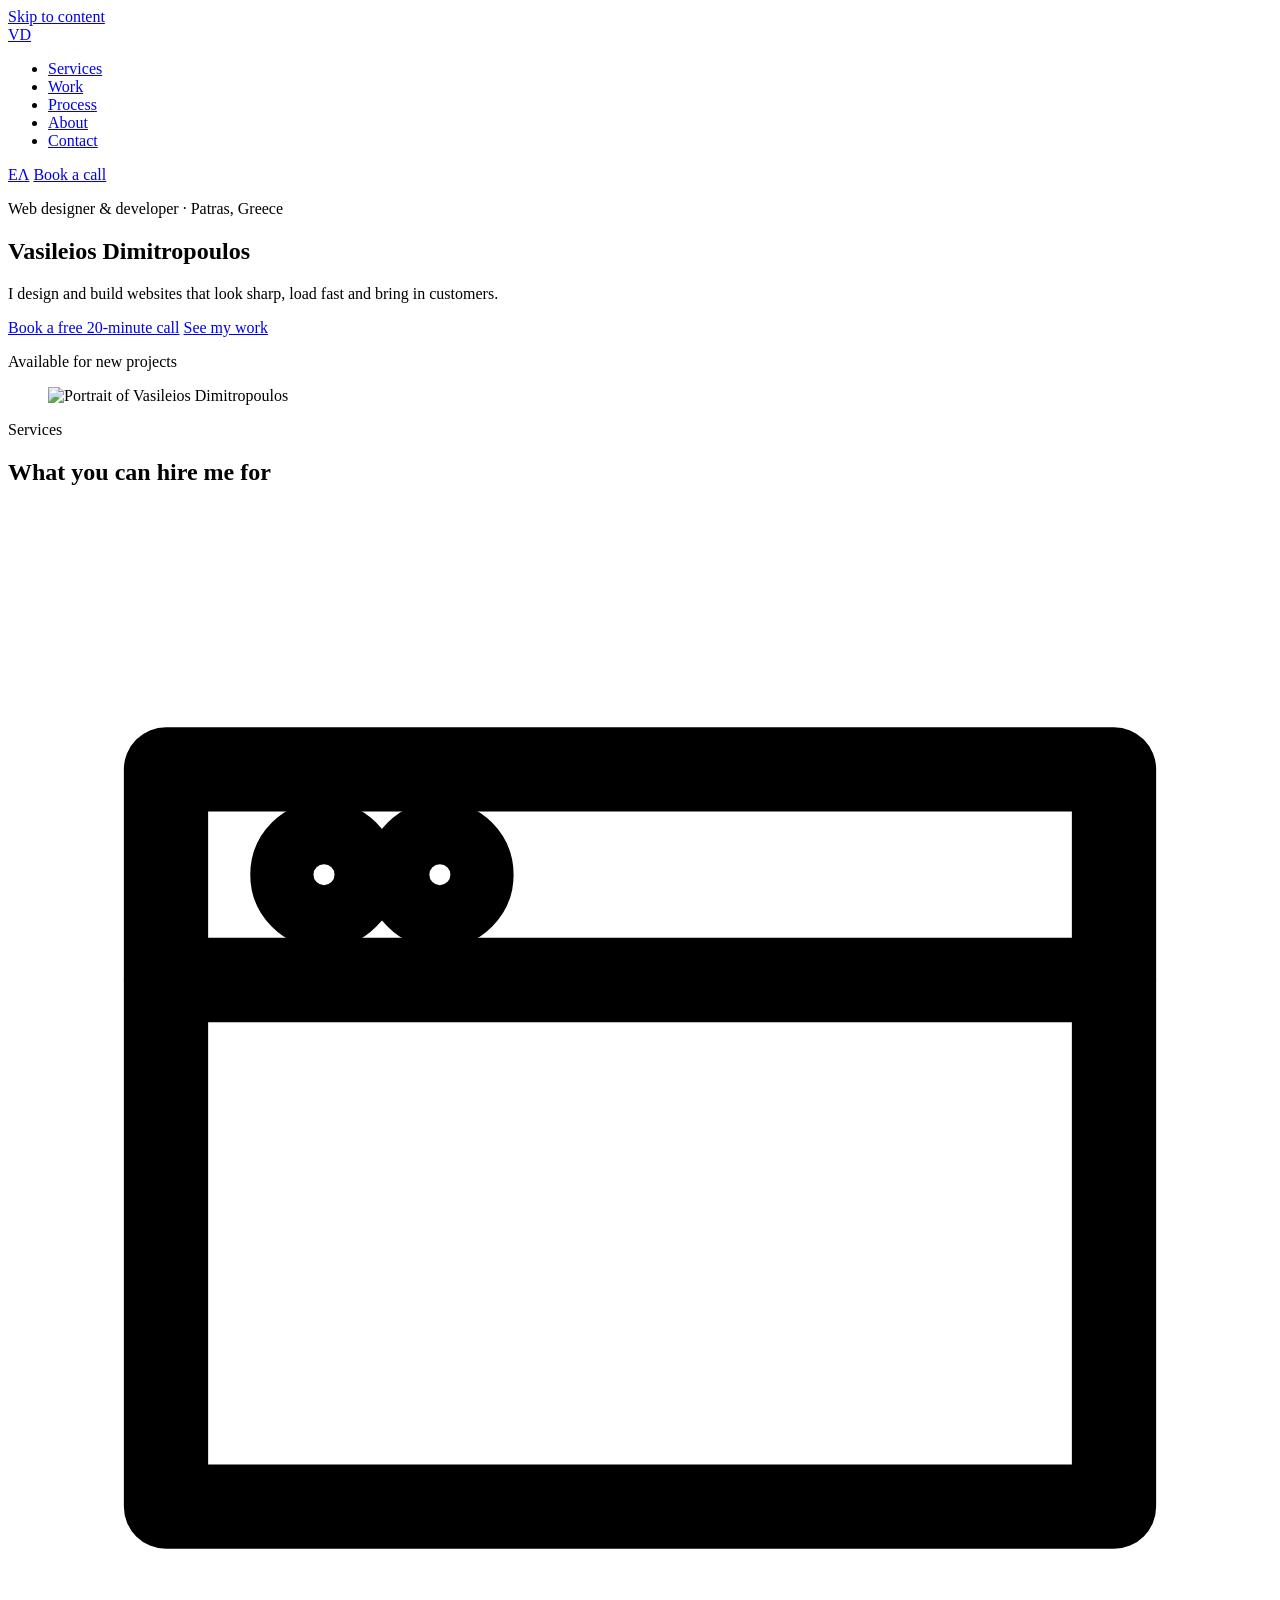
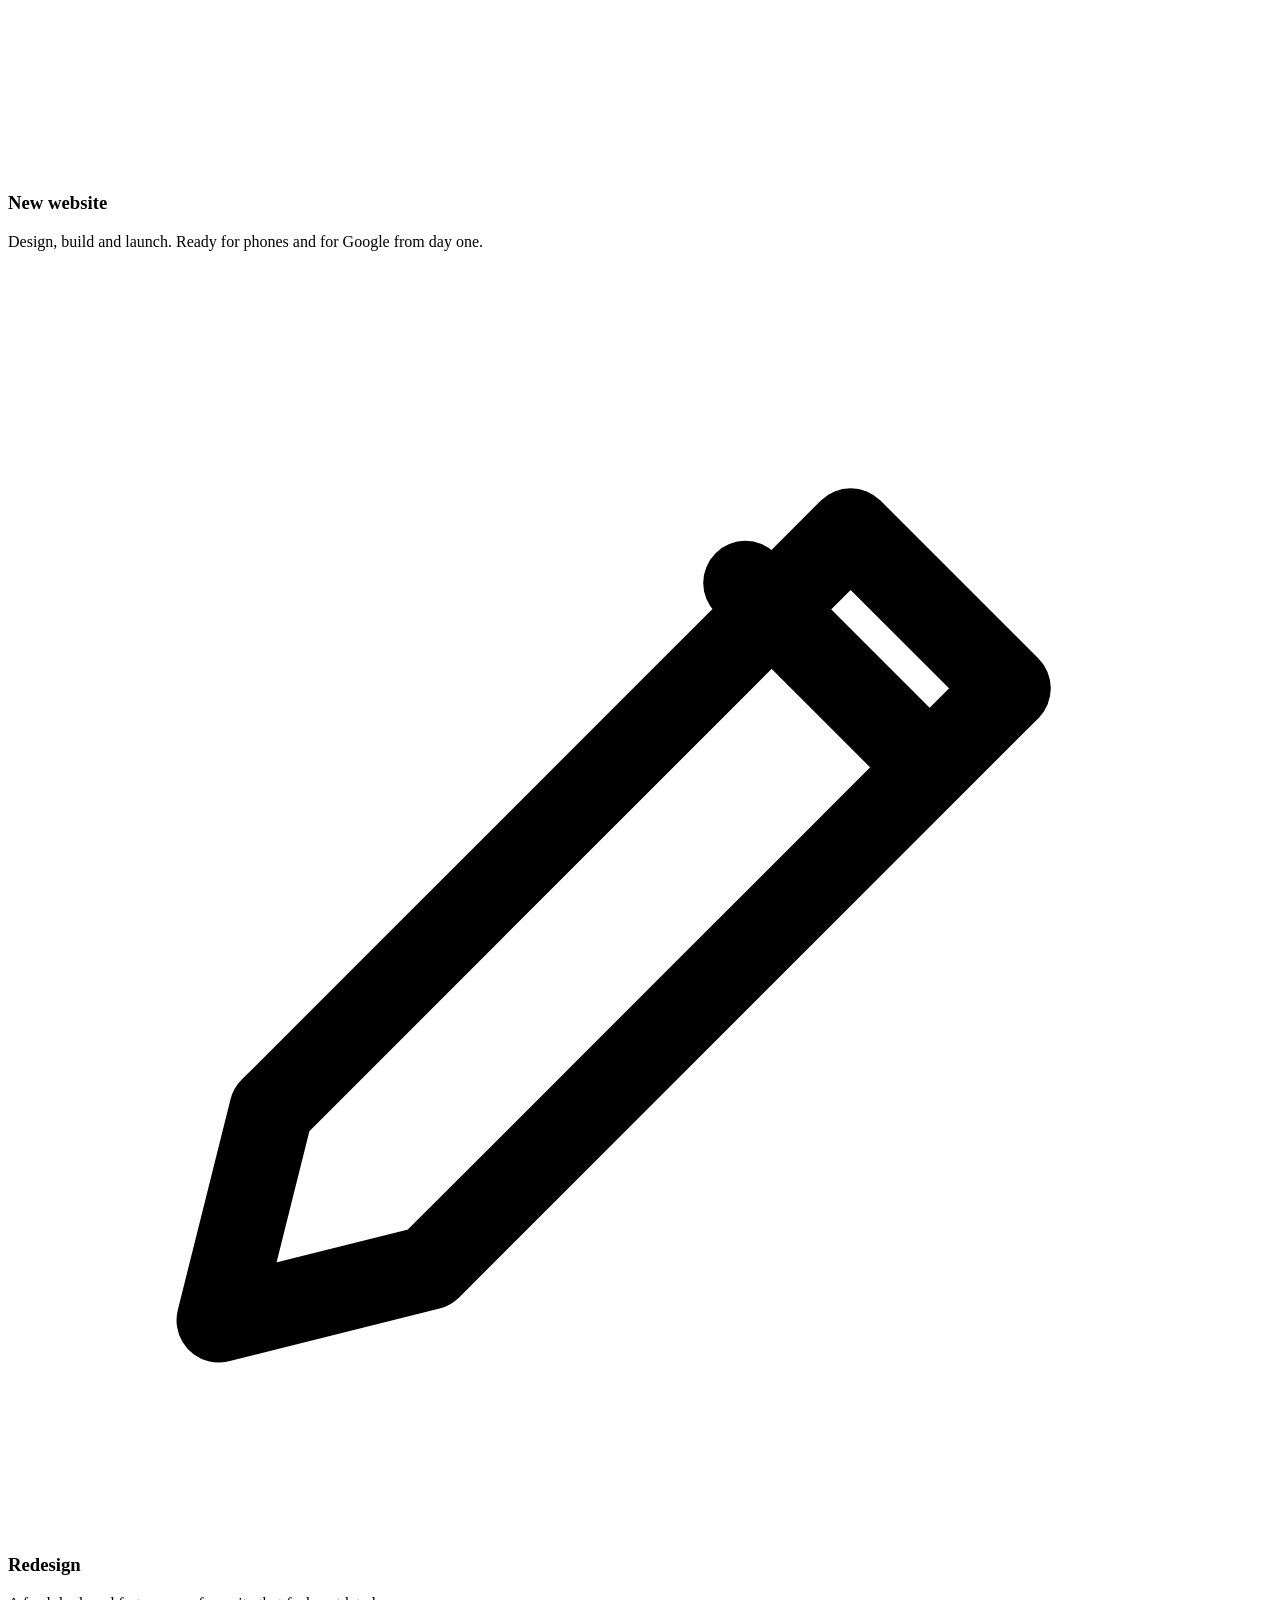
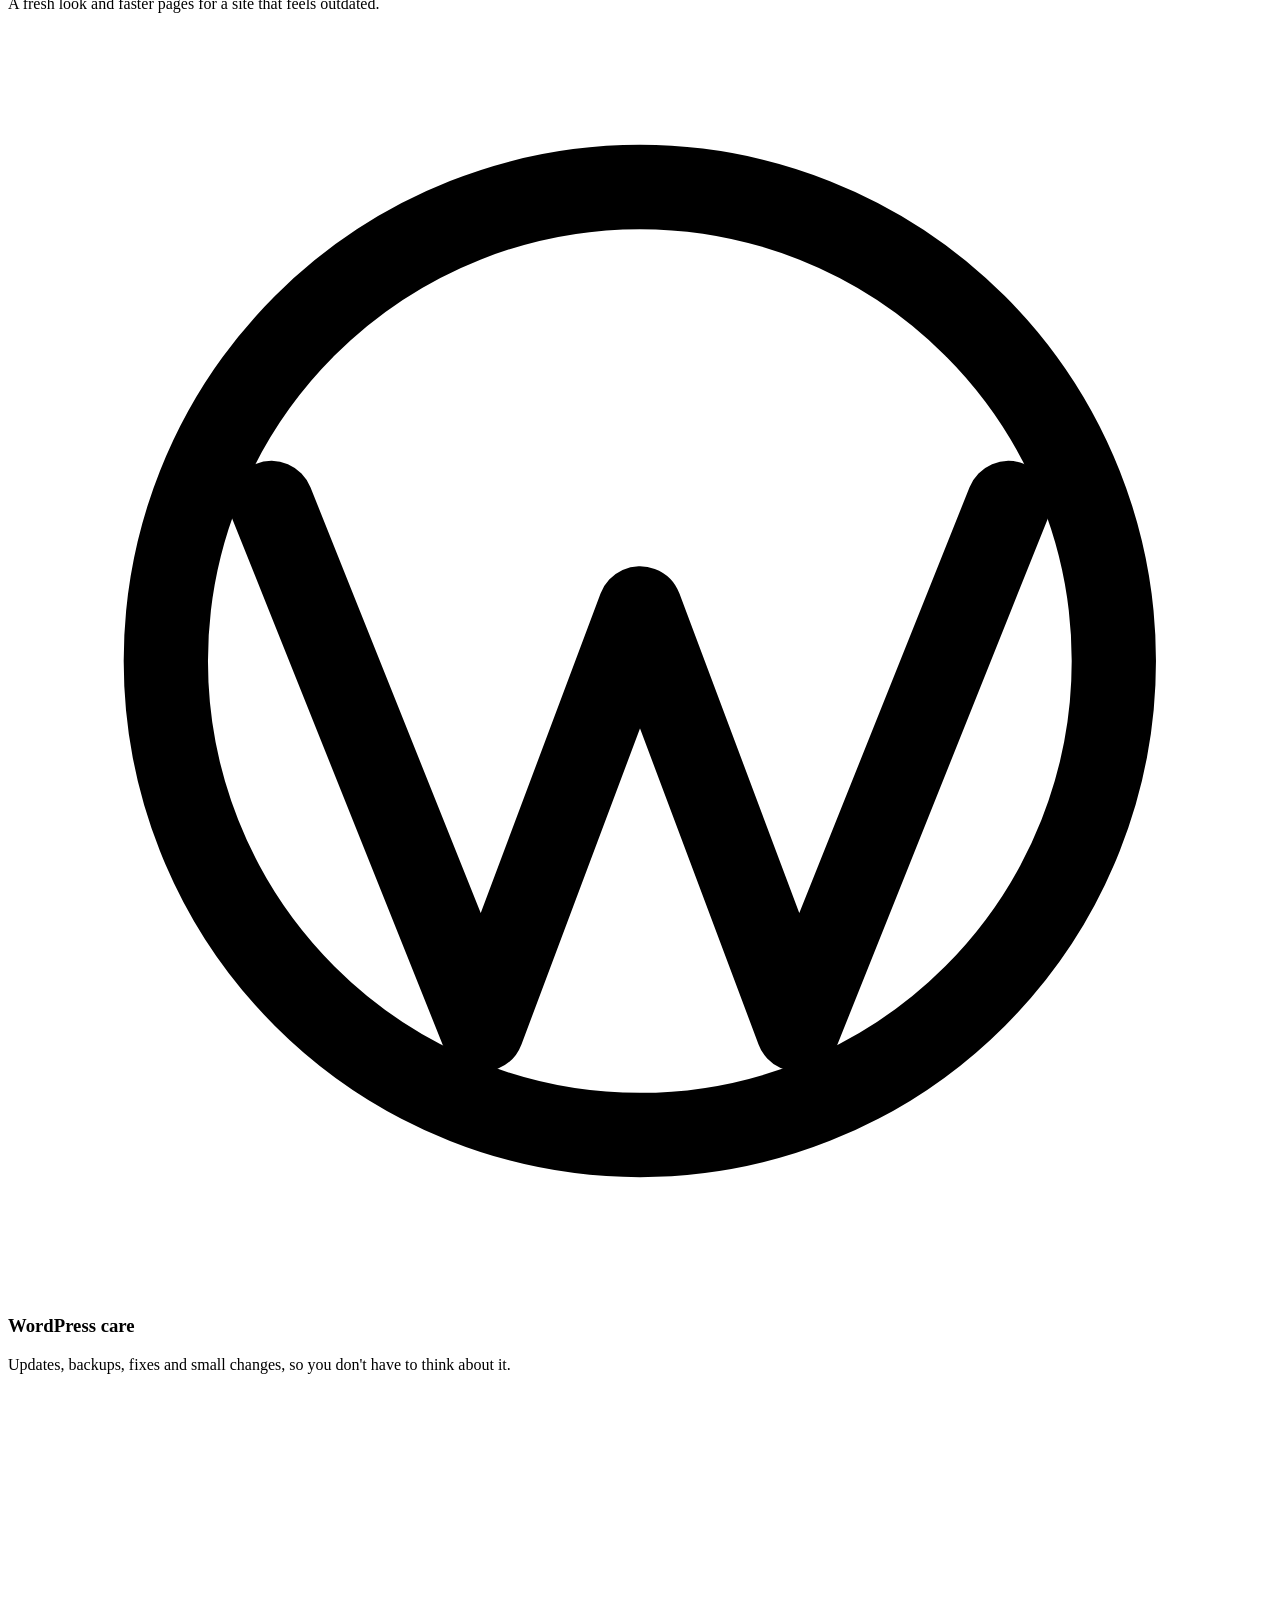
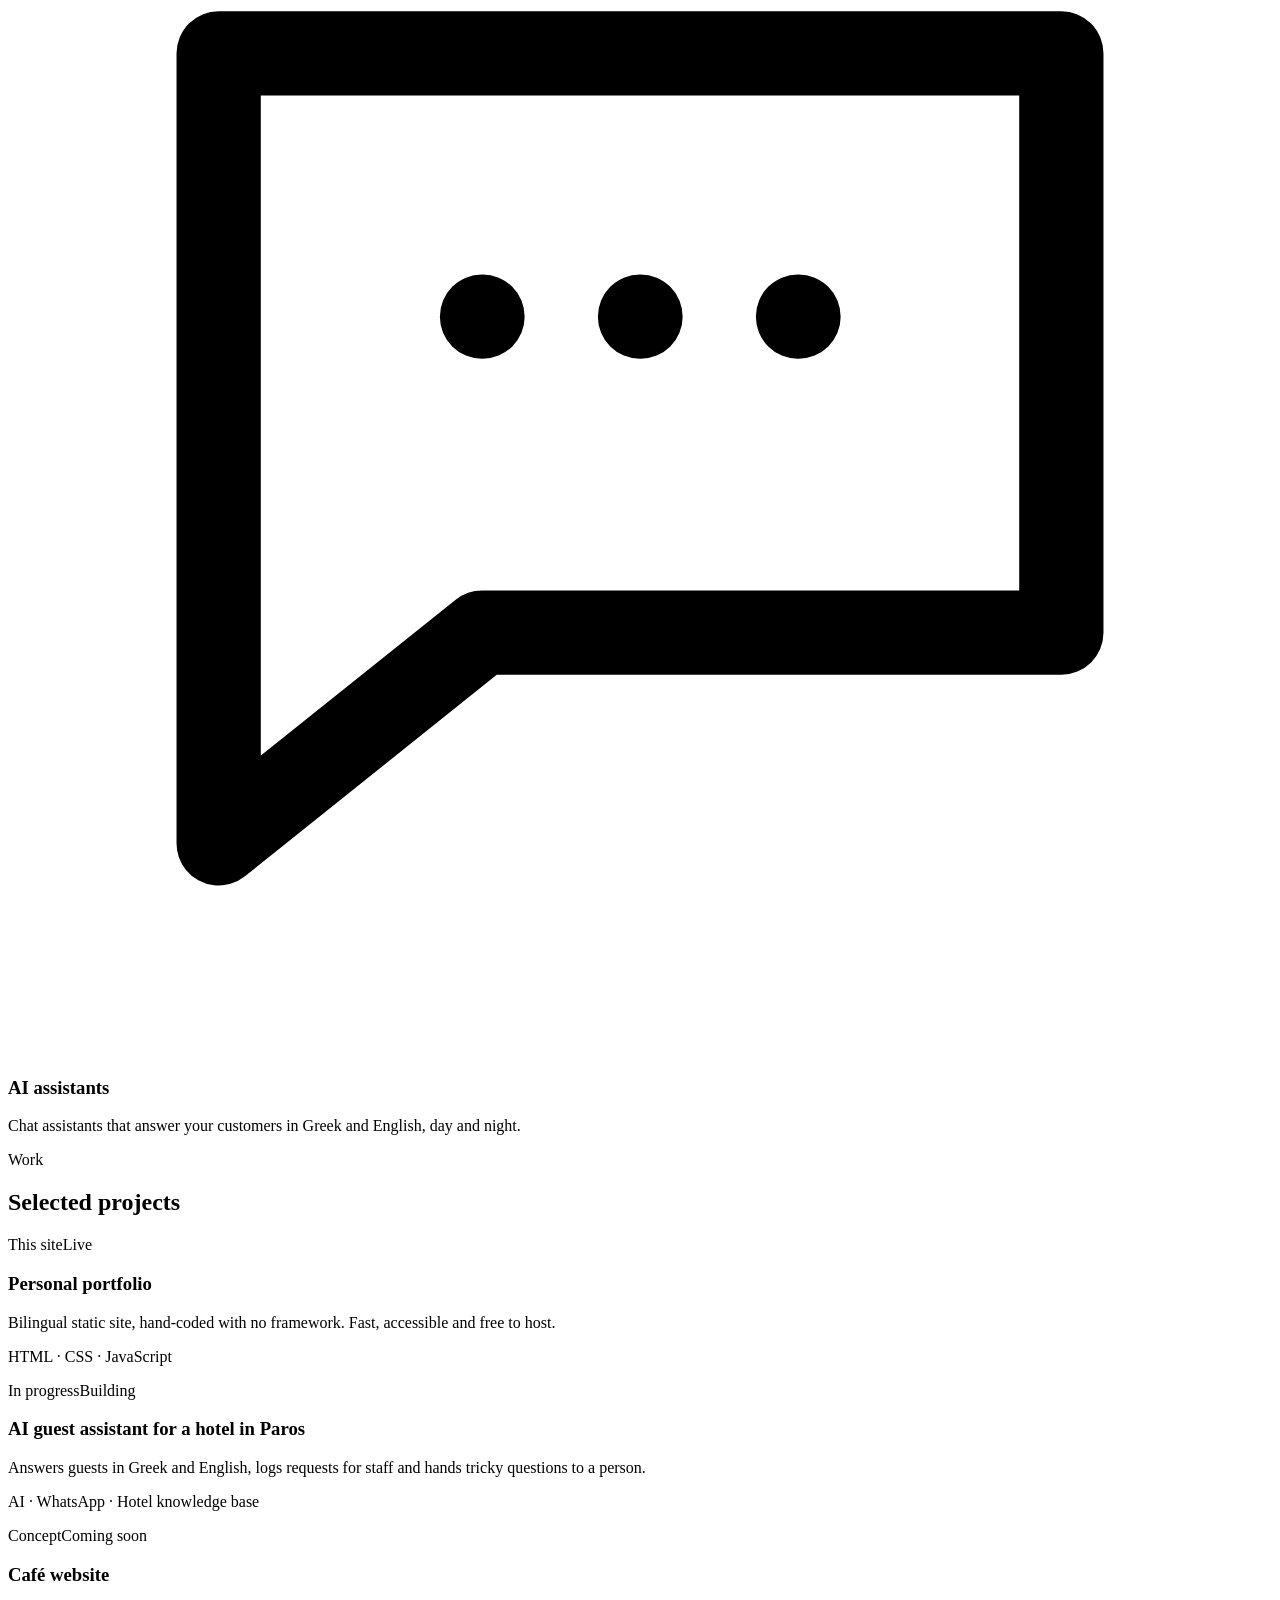
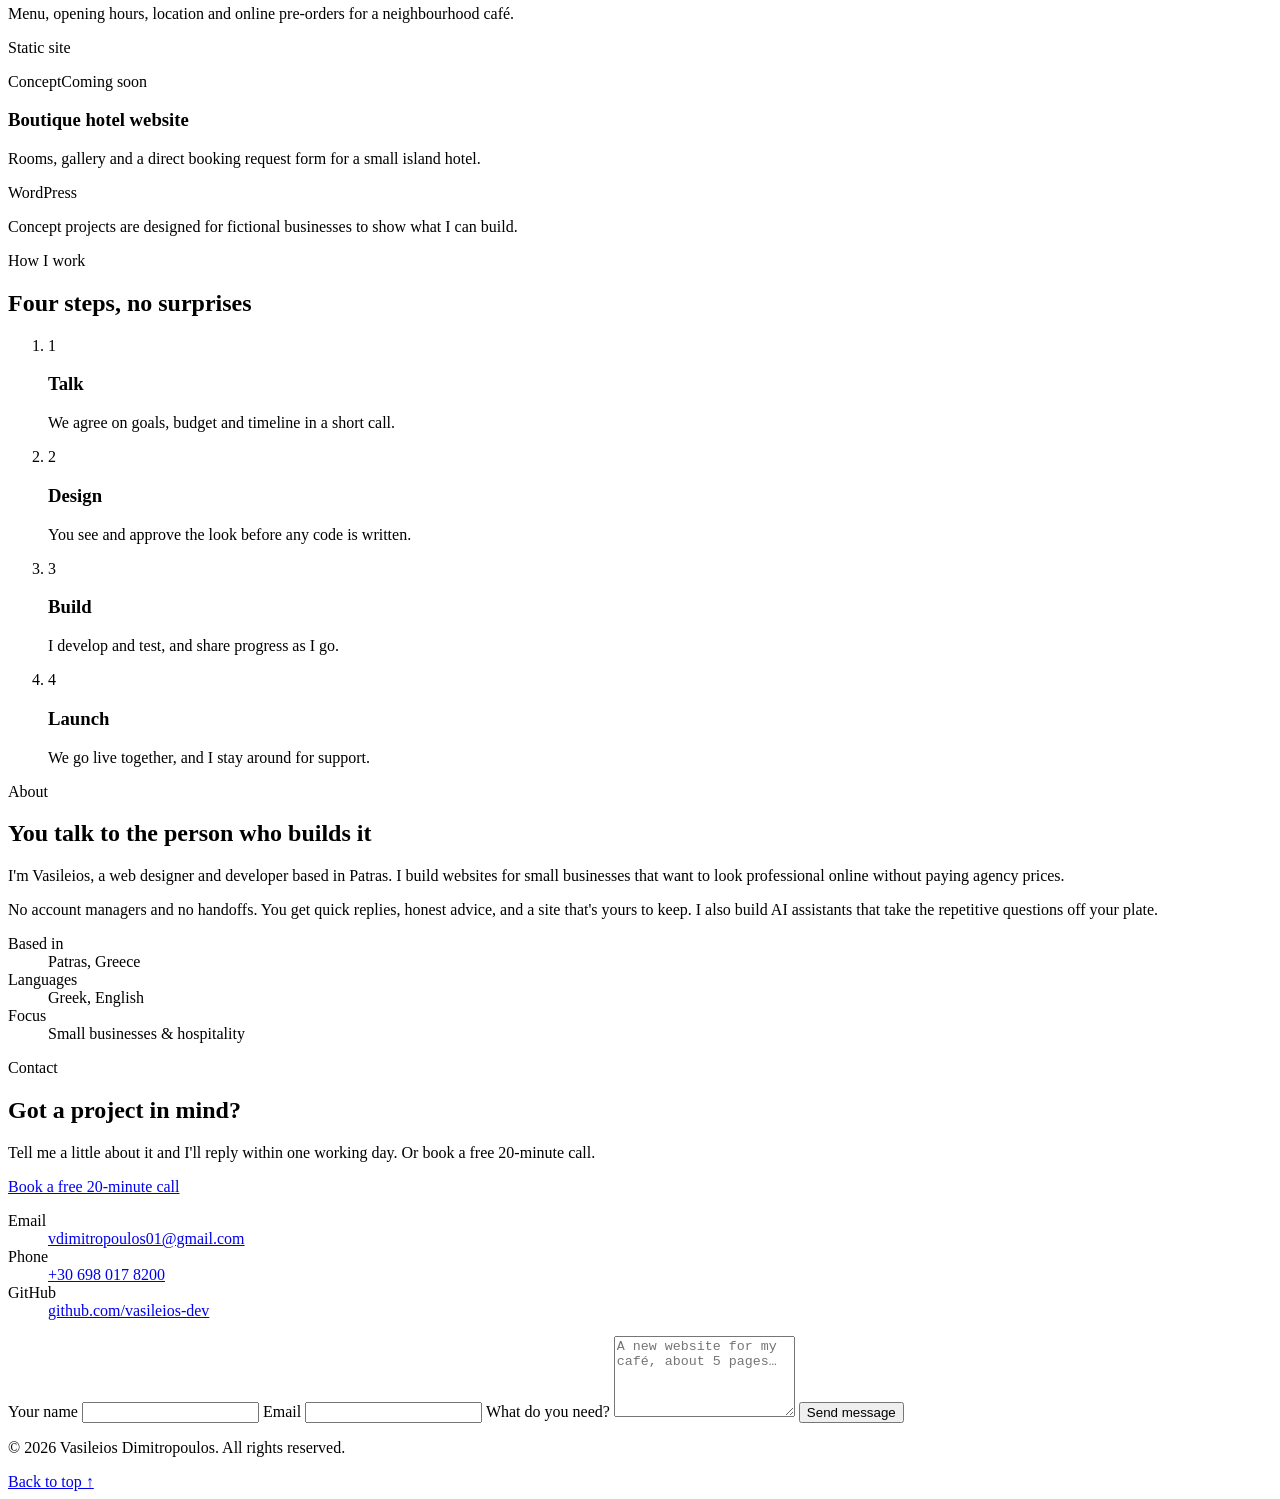
==== index.html @ 2f794330 "Add files via upload" ====
<!doctype html>
<html lang="en">
<head>
<meta charset="utf-8">
<meta name="viewport" content="width=device-width, initial-scale=1, viewport-fit=cover">
<title>Vasileios Dimitropoulos · Web Designer &amp; Developer</title>
<meta name="description" content="Web designer and developer in Patras, Greece. Fast, clean websites and AI assistants for small businesses.">
<meta property="og:title" content="Vasileios Dimitropoulos · Web Designer &amp; Developer">
<meta property="og:description" content="Web designer and developer in Patras, Greece. Fast, clean websites and AI assistants for small businesses.">
<meta property="og:image" content="https://example.com/assets/img/vasileios.jpg">
<link rel="canonical" href="https://example.com/">
<link rel="alternate" hreflang="en" href="https://example.com/">
<link rel="alternate" hreflang="el" href="https://example.com/el/">
<link rel="preconnect" href="https://fonts.googleapis.com">
<link rel="preconnect" href="https://fonts.gstatic.com" crossorigin>
<link rel="stylesheet" href="https://fonts.googleapis.com/css2?family=DM+Sans:opsz,wght@9..40,400..700&family=Syne:wght@600..800&display=swap">
<link rel="stylesheet" href="assets/css/style.css">
</head>
<body>
<a class="skip" href="#main">Skip to content</a>
<header class="nav" id="top">
  <div class="wrap nav__inner">
    <a class="logo" href="#top" aria-label="Vasileios Dimitropoulos"><span>VD</span></a>
    <nav aria-label="Main">
      <ul class="nav__links">
        <li><a href="#services">Services</a></li>
        <li><a href="#work">Work</a></li>
        <li><a href="#process">Process</a></li>
        <li><a href="#about">About</a></li>
        <li><a href="#contact">Contact</a></li>
      </ul>
    </nav>
    <div class="nav__actions">
      <a class="lang" href="el/index.html" hreflang="el" lang="el" title="Ελληνικά">ΕΛ</a>
      <a class="btn btn--small" href="#contact">Book a call</a>
    </div>
  </div>
</header>

<main id="main">
  <section class="hero" aria-labelledby="hero-title">
    <div class="wrap hero__inner">
      <div class="hero__text">
        <p class="eyebrow eyebrow--light">Web designer &amp; developer · Patras, Greece</p>
        <h1 id="hero-title">Vasileios Dimitropoulos</h1>
        <p class="hero__tagline">I design and build websites that look sharp, load fast and bring in customers.</p>
        <div class="hero__ctas">
          <a class="btn" href="#contact">Book a free 20-minute call</a>
          <a class="btn btn--ghost" href="#work">See my work</a>
        </div>
        <p class="hero__badge"><span class="dot" aria-hidden="true"></span>Available for new projects</p>
      </div>
      <figure class="hero__photo">
        <img src="assets/img/vasileios.jpg" alt="Portrait of Vasileios Dimitropoulos" width="800" height="1055">
      </figure>
    </div>
  </section>

  <section class="section" id="services" aria-labelledby="services-title">
    <div class="wrap">
      <p class="eyebrow">Services</p>
      <h2 id="services-title">What you can hire me for</h2>
      <div class="services">
        <article class="service">
          <svg class="icon" viewBox="0 0 24 24" aria-hidden="true" fill="none" stroke="currentColor" stroke-width="1.6" stroke-linecap="round" stroke-linejoin="round"><path d="M3 5h18v14H3z"/><path d="M3 9h18"/><circle cx="6" cy="7" r=".6"/><circle cx="8.2" cy="7" r=".6"/></svg>
          <h3>New website</h3>
          <p>Design, build and launch. Ready for phones and for Google from day one.</p>
        </article>
        <article class="service">
          <svg class="icon" viewBox="0 0 24 24" aria-hidden="true" fill="none" stroke="currentColor" stroke-width="1.6" stroke-linecap="round" stroke-linejoin="round"><path d="M4 20l4-1 11-11-3-3L5 16z"/><path d="M14 6l3 3"/></svg>
          <h3>Redesign</h3>
          <p>A fresh look and faster pages for a site that feels outdated.</p>
        </article>
        <article class="service">
          <svg class="icon" viewBox="0 0 24 24" aria-hidden="true" fill="none" stroke="currentColor" stroke-width="1.6" stroke-linecap="round" stroke-linejoin="round"><path d="M12 3a9 9 0 1 0 0 18 9 9 0 0 0 0-18z"/><path d="M5 9l4 10 3-8 3 8 4-10"/></svg>
          <h3>WordPress care</h3>
          <p>Updates, backups, fixes and small changes, so you don't have to think about it.</p>
        </article>
        <article class="service">
          <svg class="icon" viewBox="0 0 24 24" aria-hidden="true" fill="none" stroke="currentColor" stroke-width="1.6" stroke-linecap="round" stroke-linejoin="round"><path d="M4 5h16v11H9l-5 4z"/><path d="M9 10h.01M12 10h.01M15 10h.01"/></svg>
          <h3>AI assistants</h3>
          <p>Chat assistants that answer your customers in Greek and English, day and night.</p>
        </article>
      </div>
    </div>
  </section>

  <section class="section section--alt" id="work" aria-labelledby="work-title">
    <div class="wrap">
      <p class="eyebrow">Work</p>
      <h2 id="work-title">Selected projects</h2>
      <div class="projects">
        <article class="project project--feature">
          <div class="project__thumb project__thumb--0" aria-hidden="true">
            <span class="project__mock"></span>
          </div>
          <div class="project__body">
            <div class="project__meta"><span class="tag">This site</span><span class="status status--0">Live</span></div>
            <h3>Personal portfolio</h3>
            <p>Bilingual static site, hand-coded with no framework. Fast, accessible and free to host.</p>
            <p class="stack">HTML · CSS · JavaScript</p>
          </div>
        </article>
        <article class="project">
          <div class="project__thumb project__thumb--1" aria-hidden="true">
            <span class="project__mock"></span>
          </div>
          <div class="project__body">
            <div class="project__meta"><span class="tag">In progress</span><span class="status status--1">Building</span></div>
            <h3>AI guest assistant for a hotel in Paros</h3>
            <p>Answers guests in Greek and English, logs requests for staff and hands tricky questions to a person.</p>
            <p class="stack">AI · WhatsApp · Hotel knowledge base</p>
          </div>
        </article>
        <article class="project">
          <div class="project__thumb project__thumb--2" aria-hidden="true">
            <span class="project__mock"></span>
          </div>
          <div class="project__body">
            <div class="project__meta"><span class="tag">Concept</span><span class="status status--2">Coming soon</span></div>
            <h3>Café website</h3>
            <p>Menu, opening hours, location and online pre-orders for a neighbourhood café.</p>
            <p class="stack">Static site</p>
          </div>
        </article>
        <article class="project">
          <div class="project__thumb project__thumb--3" aria-hidden="true">
            <span class="project__mock"></span>
          </div>
          <div class="project__body">
            <div class="project__meta"><span class="tag">Concept</span><span class="status status--3">Coming soon</span></div>
            <h3>Boutique hotel website</h3>
            <p>Rooms, gallery and a direct booking request form for a small island hotel.</p>
            <p class="stack">WordPress</p>
          </div>
        </article>
      </div>
      <p class="note">Concept projects are designed for fictional businesses to show what I can build.</p>
    </div>
  </section>

  <section class="section" id="process" aria-labelledby="process-title">
    <div class="wrap">
      <p class="eyebrow">How I work</p>
      <h2 id="process-title">Four steps, no surprises</h2>
      <ol class="steps">
        <li class="step">
          <span class="step__num">1</span>
          <h3>Talk</h3>
          <p>We agree on goals, budget and timeline in a short call.</p>
        </li>
        <li class="step">
          <span class="step__num">2</span>
          <h3>Design</h3>
          <p>You see and approve the look before any code is written.</p>
        </li>
        <li class="step">
          <span class="step__num">3</span>
          <h3>Build</h3>
          <p>I develop and test, and share progress as I go.</p>
        </li>
        <li class="step">
          <span class="step__num">4</span>
          <h3>Launch</h3>
          <p>We go live together, and I stay around for support.</p>
        </li>
      </ol>
    </div>
  </section>

  <section class="section section--alt" id="about" aria-labelledby="about-title">
    <div class="wrap about">
      <div class="about__text">
        <p class="eyebrow">About</p>
        <h2 id="about-title">You talk to the person who builds it</h2>
        <p>I'm Vasileios, a web designer and developer based in Patras. I build websites for small businesses that want to look professional online without paying agency prices.</p>
        <p>No account managers and no handoffs. You get quick replies, honest advice, and a site that's yours to keep. I also build AI assistants that take the repetitive questions off your plate.</p>
      </div>
      <dl class="facts"><div><dt>Based in</dt><dd>Patras, Greece</dd></div><div><dt>Languages</dt><dd>Greek, English</dd></div><div><dt>Focus</dt><dd>Small businesses &amp; hospitality</dd></div></dl>
    </div>
  </section>

  <section class="contact" id="contact" aria-labelledby="contact-title">
    <div class="wrap contact__inner">
      <div class="contact__intro">
        <p class="eyebrow eyebrow--light">Contact</p>
        <h2 id="contact-title">Got a project in mind?</h2>
        <p>Tell me a little about it and I'll reply within one working day. Or book a free 20-minute call.</p>
        <a class="btn" href="#contact">Book a free 20-minute call</a>
        <dl class="contact__details">
          <div><dt>Email</dt><dd><a href="mailto:vdimitropoulos01@gmail.com">vdimitropoulos01@gmail.com</a></dd></div>
          <div><dt>Phone</dt><dd><a href="tel:+306980178200">+30 698 017 8200</a></dd></div>
          <div><dt>GitHub</dt><dd><a href="https://github.com/vasileios-dev" rel="noopener">github.com/vasileios-dev</a></dd></div>
        </dl>
      </div>
      <form class="form" id="contact-form" action="https://formspree.io/f/YOUR_FORM_ID" method="POST"
        data-not-connected="The form isn't connected yet. Please email me directly for now." data-sending="Sending…" data-sent="Thanks! Your message is on its way. I'll reply within one working day." data-error="Something went wrong. Please email me directly.">
        <label for="cf-name">Your name</label>
        <input id="cf-name" name="name" type="text" autocomplete="name" required>
        <label for="cf-email">Email</label>
        <input id="cf-email" name="email" type="email" autocomplete="email" required>
        <label for="cf-message">What do you need?</label>
        <textarea id="cf-message" name="message" rows="5" placeholder="A new website for my café, about 5 pages…" required></textarea>
        <button class="btn" type="submit">Send message</button>
        <p class="form__status" role="status" aria-live="polite"></p>
      </form>
    </div>
  </section>
</main>

<footer class="footer">
  <div class="wrap footer__inner">
    <p>© 2026 Vasileios Dimitropoulos. All rights reserved.</p>
    <a href="#top">Back to top ↑</a>
  </div>
</footer>
<script src="assets/js/main.js" defer></script>
</body>
</html>
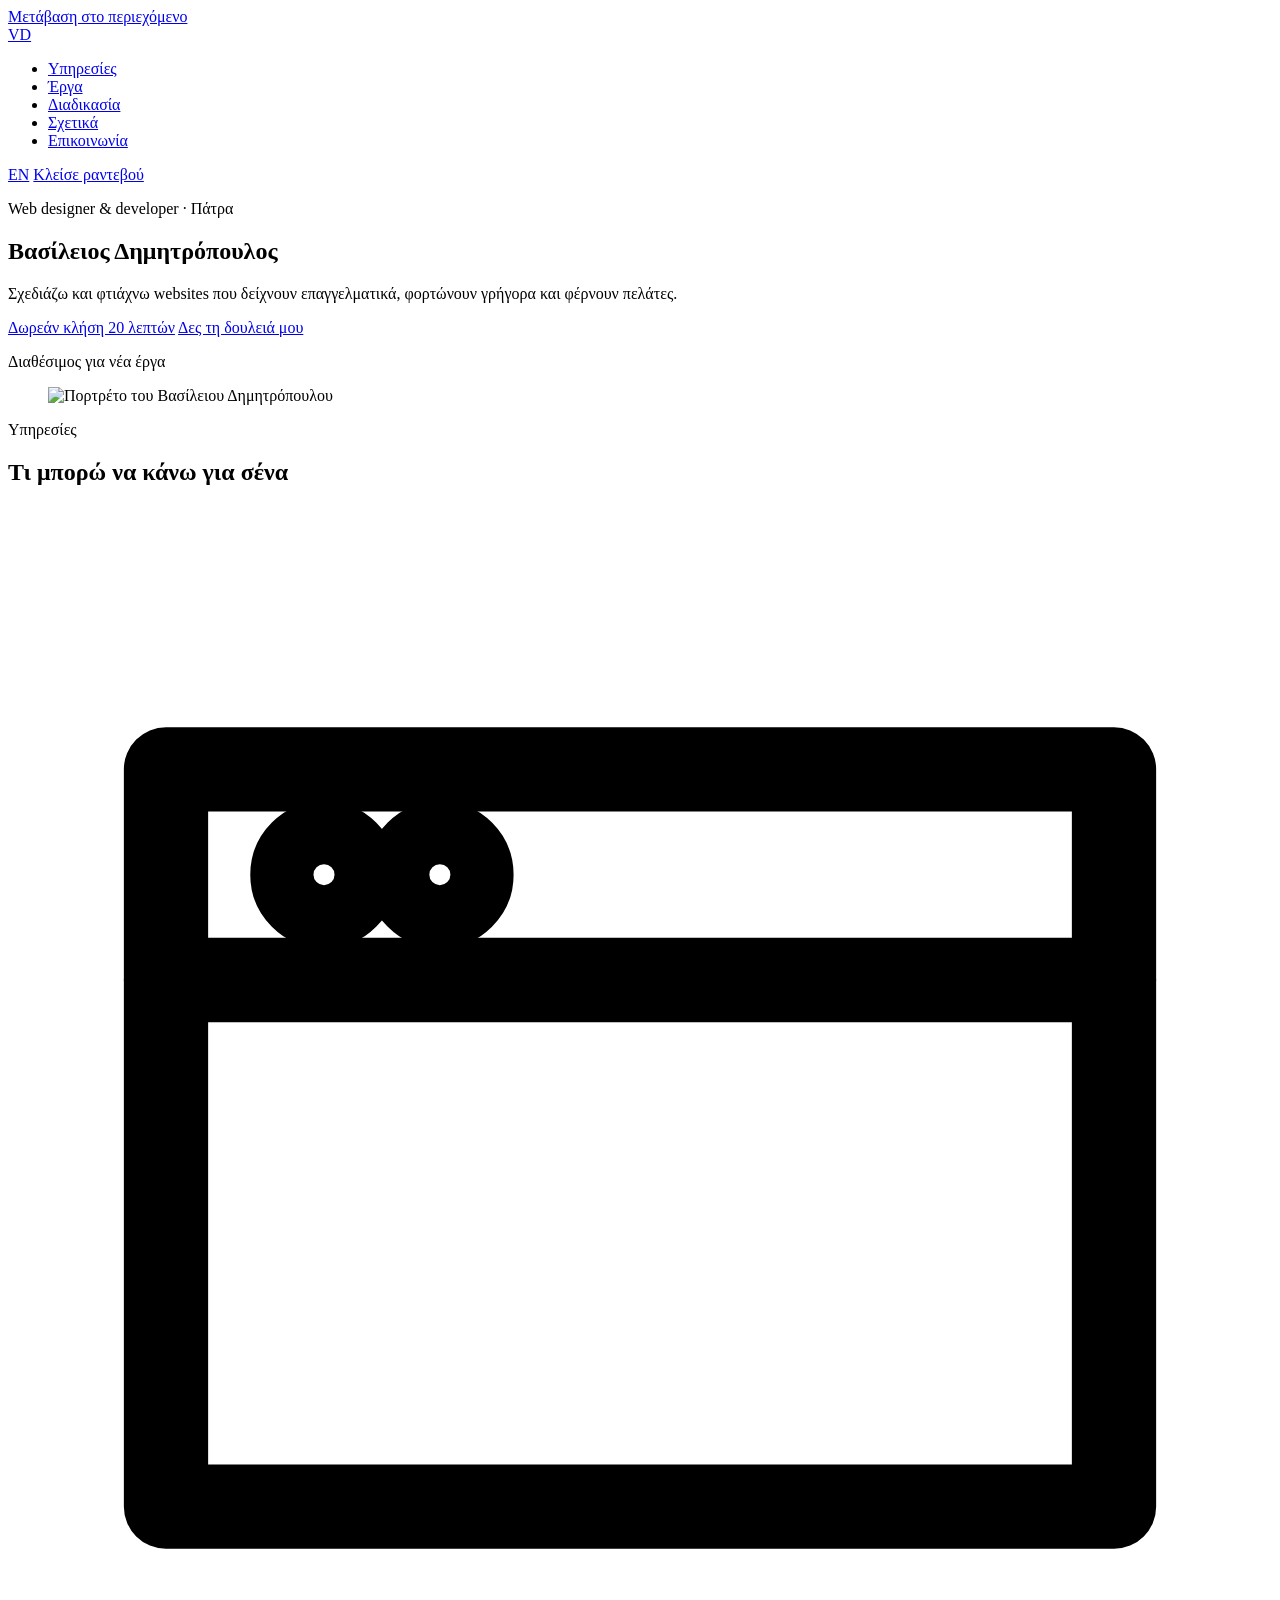
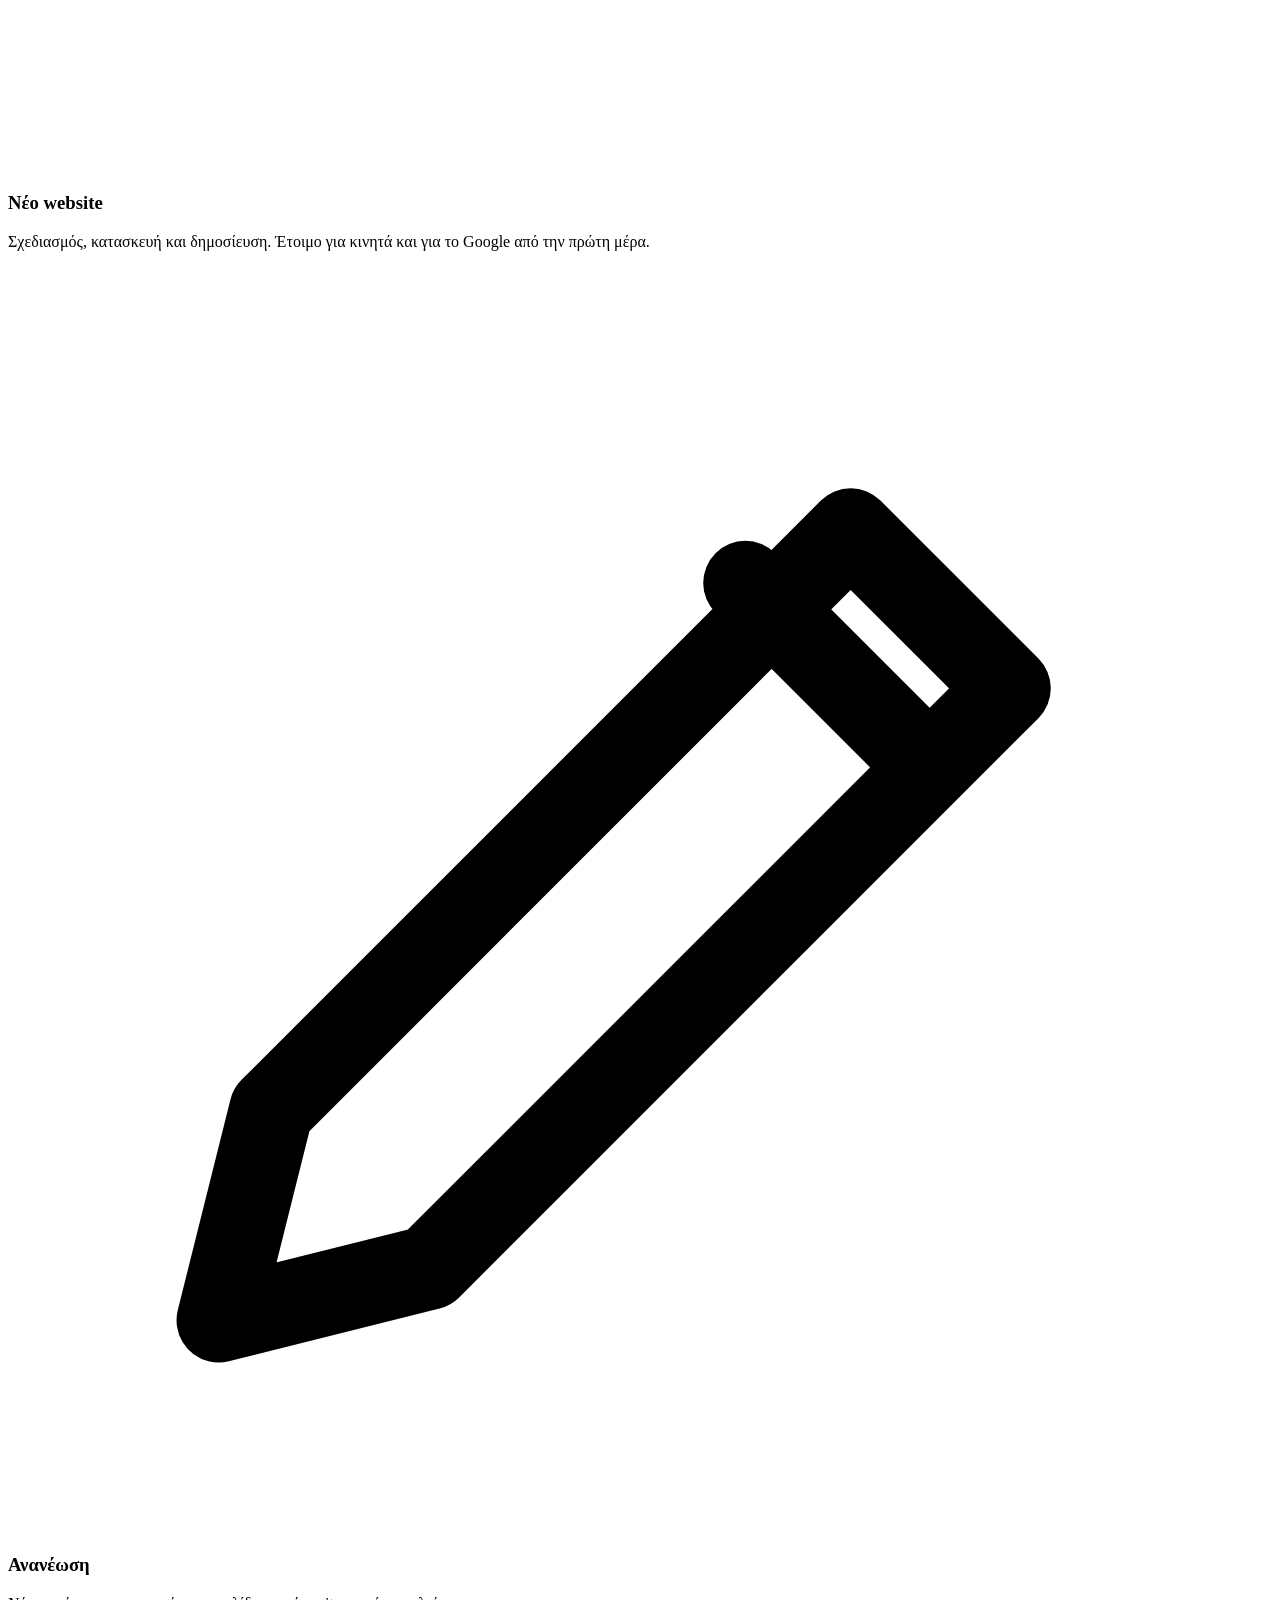
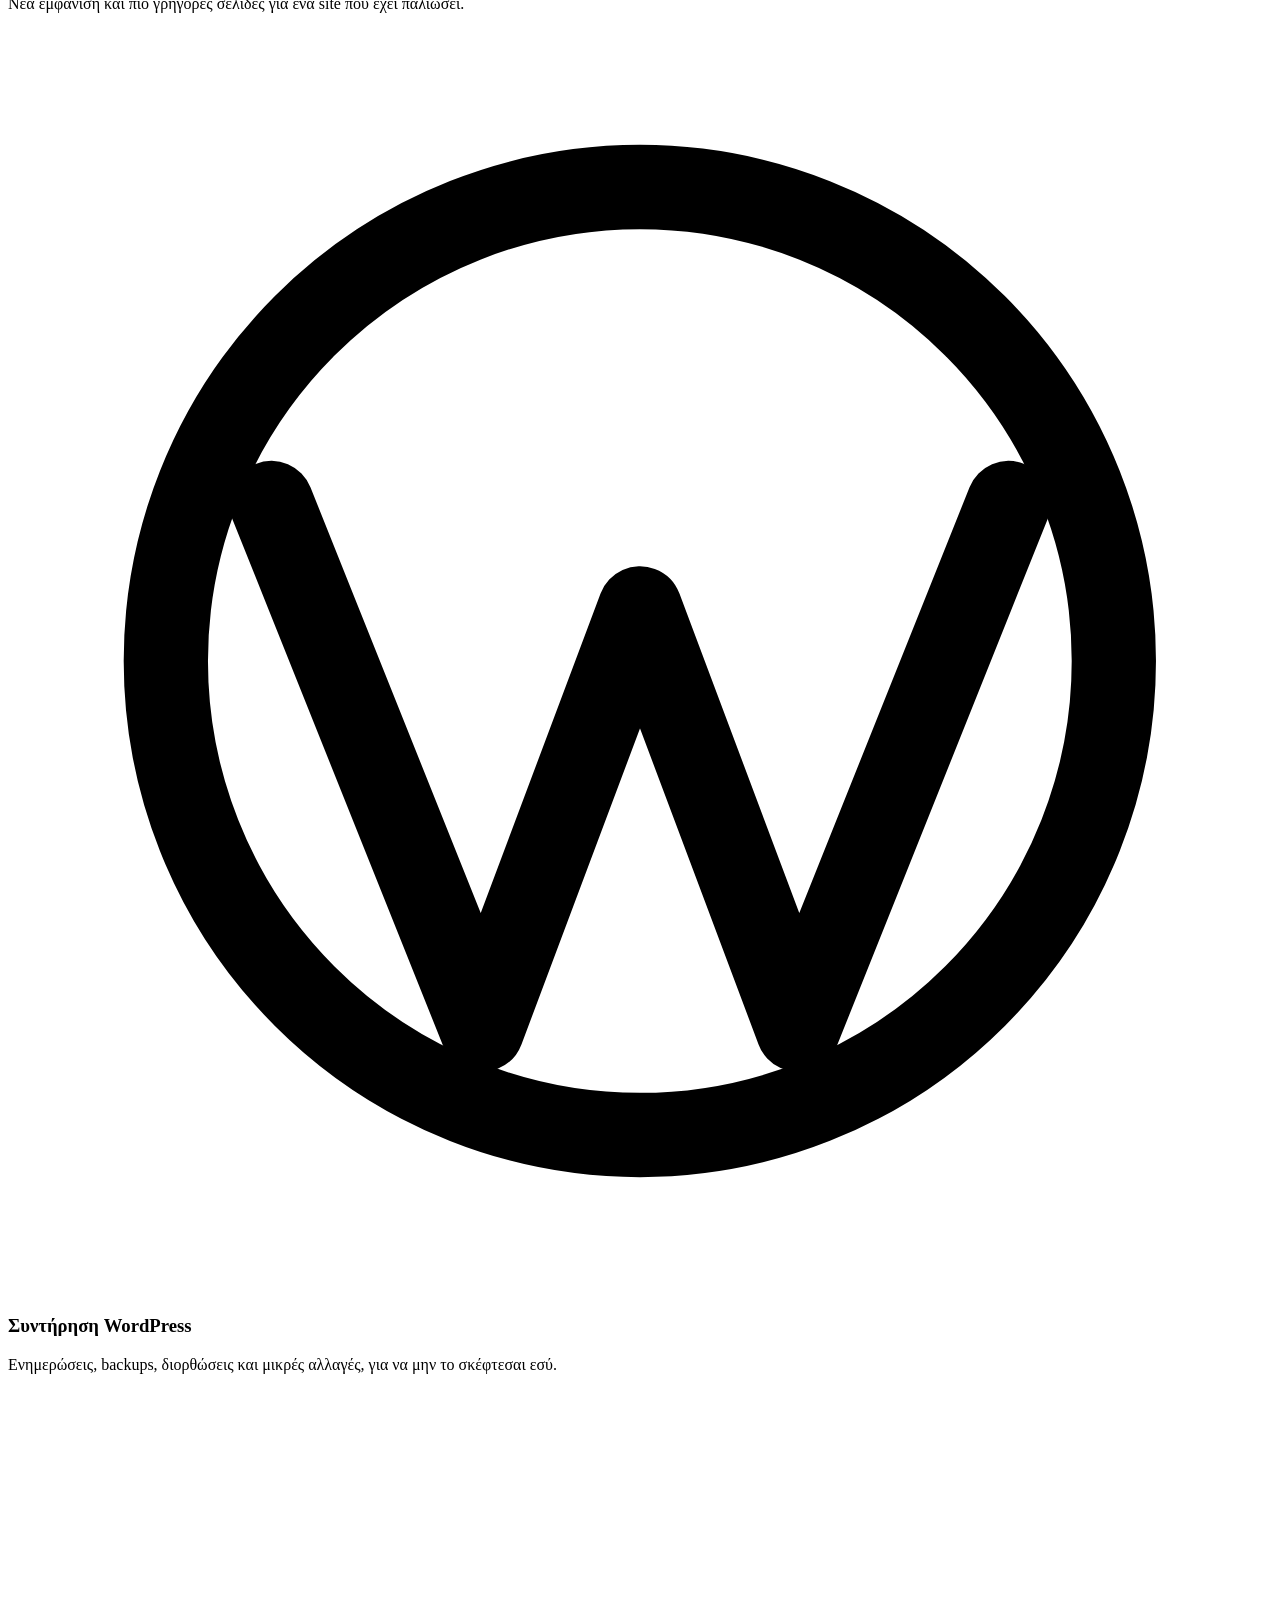
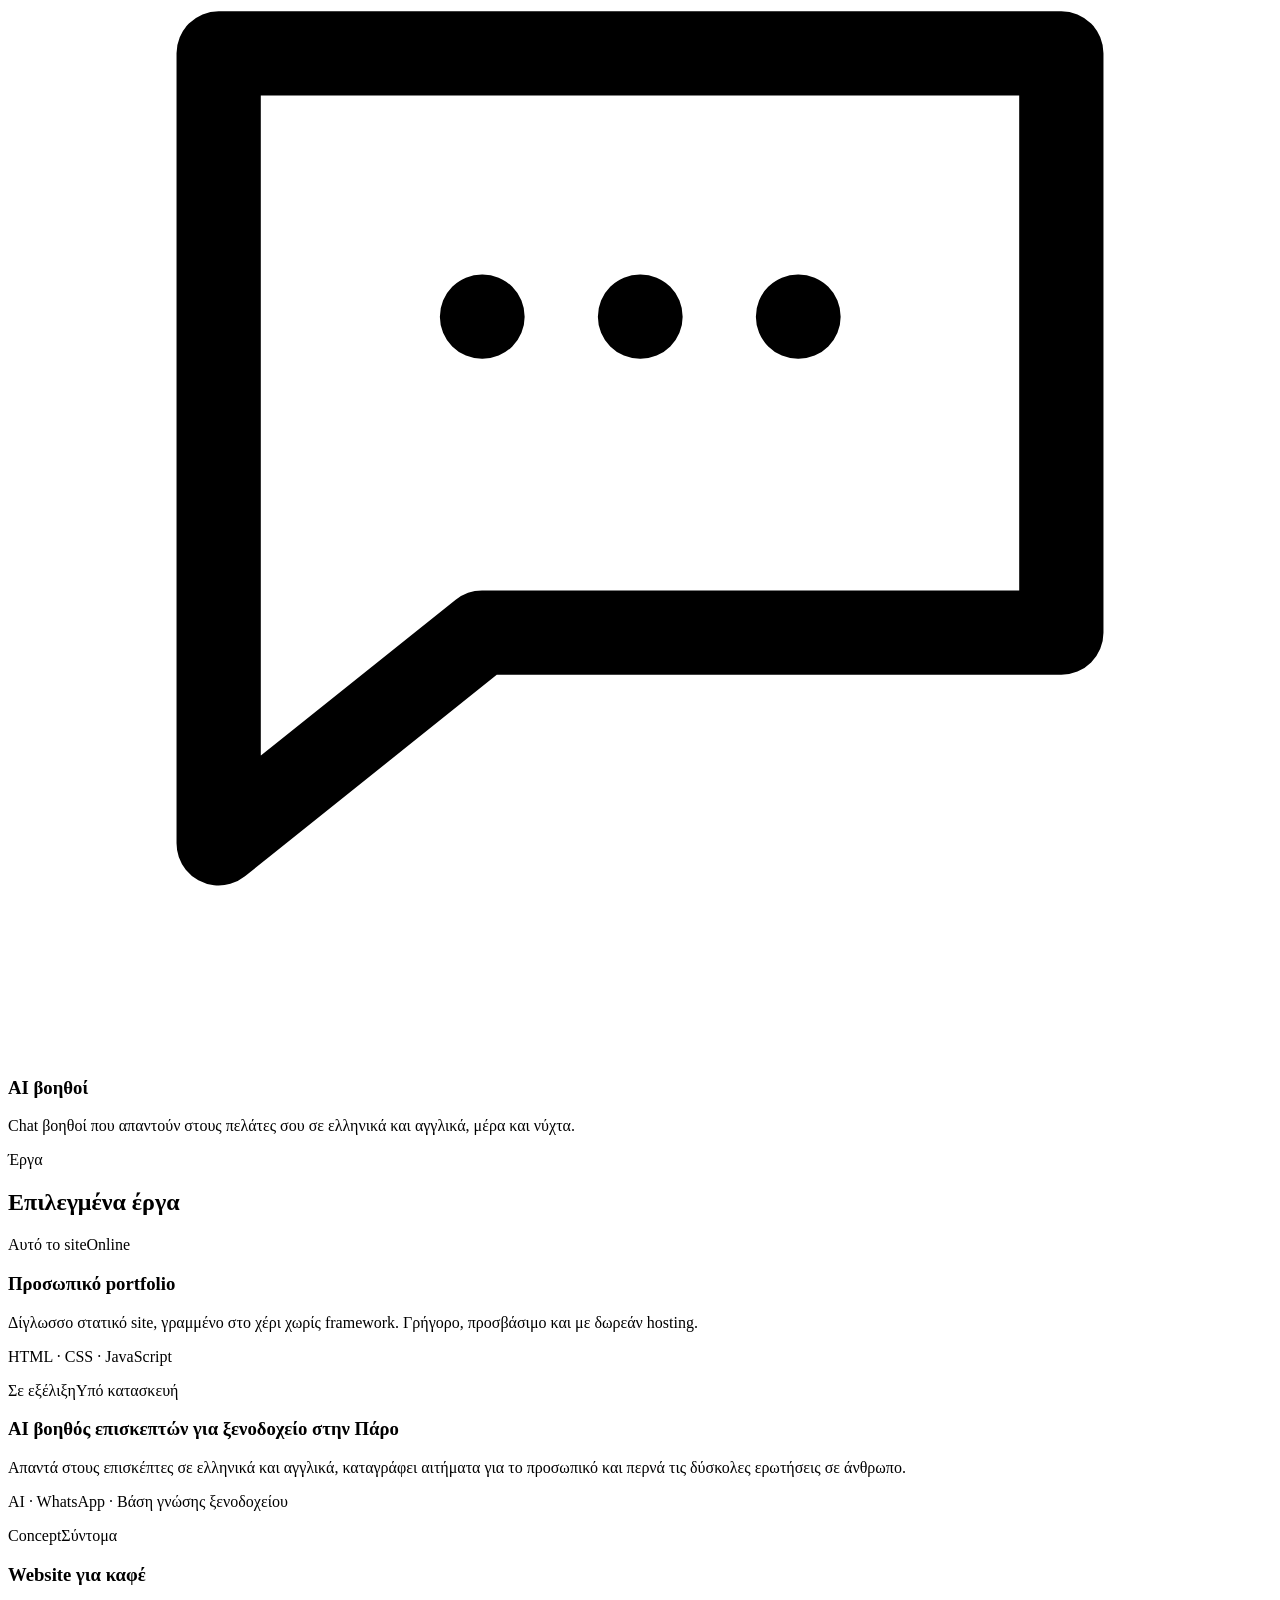
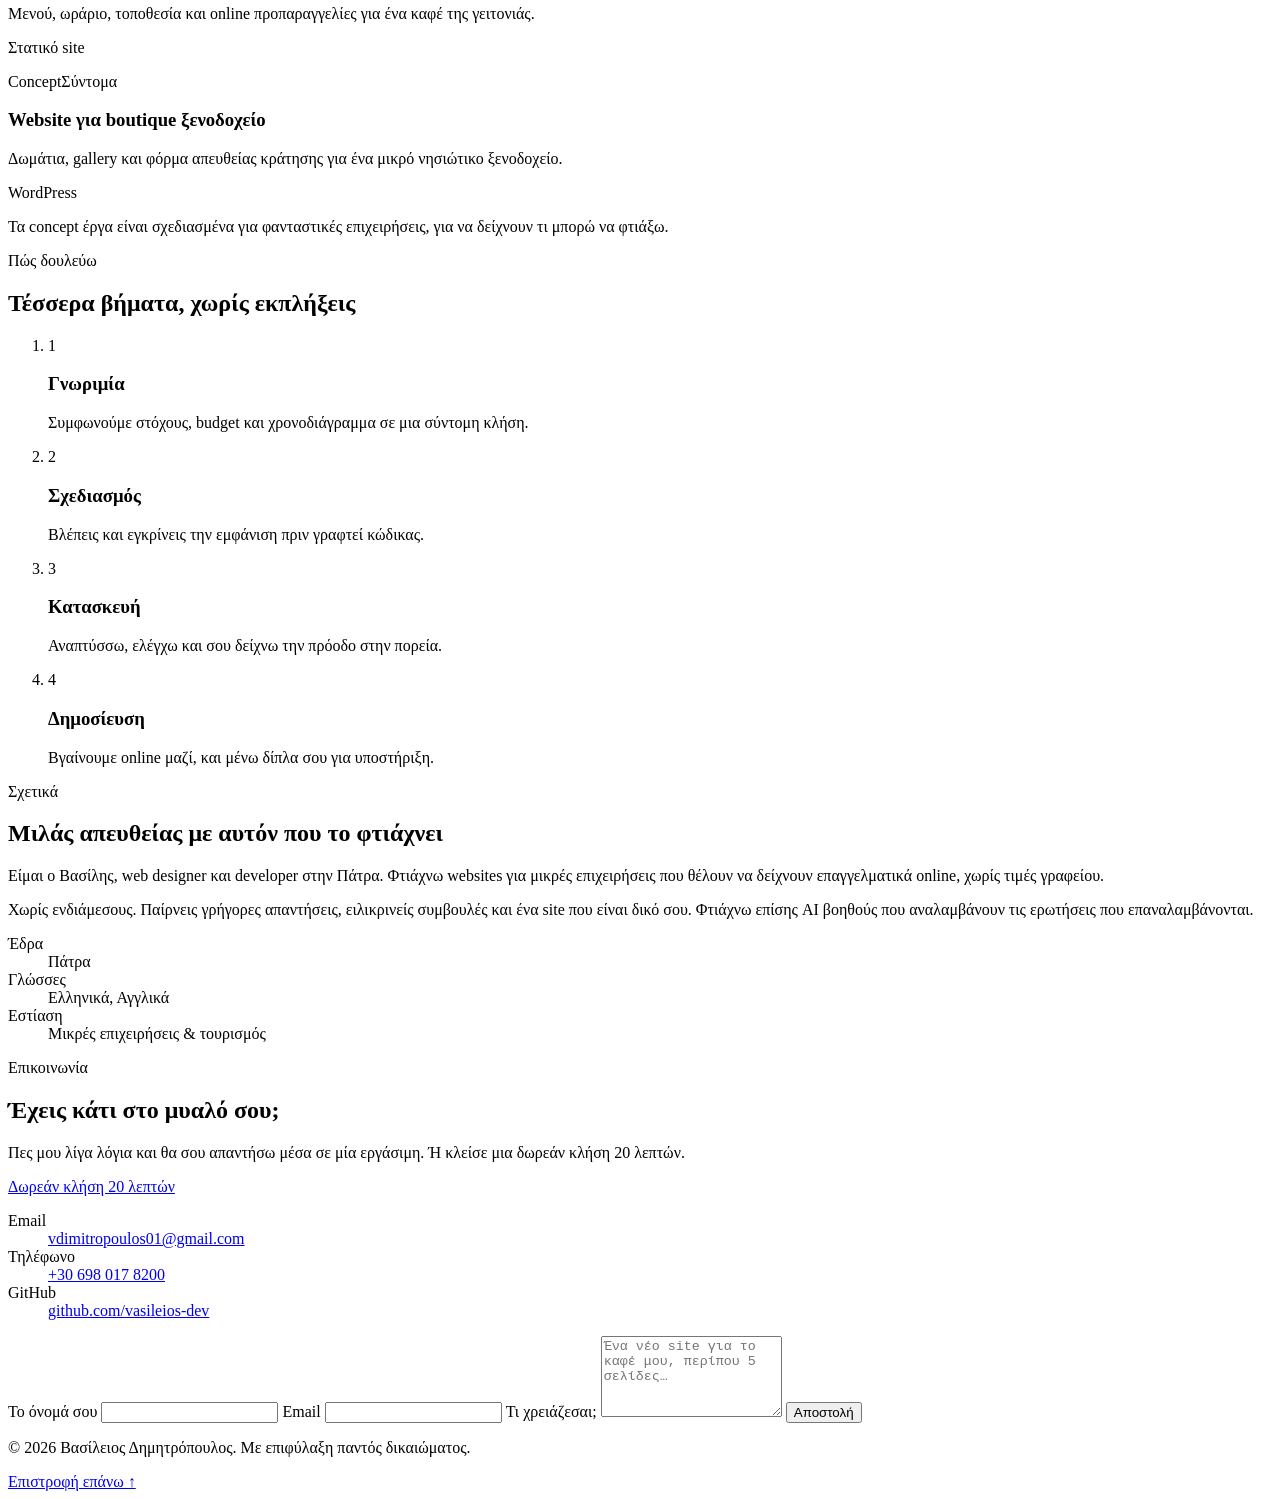
==== commit 59bee3f2: "Add files via upload" ====
--- a/index.html
+++ b/index.html
@@ -1,38 +1,38 @@
 <!doctype html>
-<html lang="en">
+<html lang="el">
 <head>
 <meta charset="utf-8">
 <meta name="viewport" content="width=device-width, initial-scale=1, viewport-fit=cover">
-<title>Vasileios Dimitropoulos · Web Designer &amp; Developer</title>
-<meta name="description" content="Web designer and developer in Patras, Greece. Fast, clean websites and AI assistants for small businesses.">
-<meta property="og:title" content="Vasileios Dimitropoulos · Web Designer &amp; Developer">
-<meta property="og:description" content="Web designer and developer in Patras, Greece. Fast, clean websites and AI assistants for small businesses.">
+<title>Βασίλειος Δημητρόπουλος · Web Designer &amp; Developer</title>
+<meta name="description" content="Web designer και developer στην Πάτρα. Γρήγορα, καθαρά websites και AI βοηθοί για μικρές επιχειρήσεις.">
+<meta property="og:title" content="Βασίλειος Δημητρόπουλος · Web Designer &amp; Developer">
+<meta property="og:description" content="Web designer και developer στην Πάτρα. Γρήγορα, καθαρά websites και AI βοηθοί για μικρές επιχειρήσεις.">
 <meta property="og:image" content="https://example.com/assets/img/vasileios.jpg">
-<link rel="canonical" href="https://example.com/">
+<link rel="canonical" href="https://example.com/el/">
 <link rel="alternate" hreflang="en" href="https://example.com/">
 <link rel="alternate" hreflang="el" href="https://example.com/el/">
 <link rel="preconnect" href="https://fonts.googleapis.com">
 <link rel="preconnect" href="https://fonts.gstatic.com" crossorigin>
 <link rel="stylesheet" href="https://fonts.googleapis.com/css2?family=DM+Sans:opsz,wght@9..40,400..700&family=Syne:wght@600..800&display=swap">
-<link rel="stylesheet" href="assets/css/style.css">
+<link rel="stylesheet" href="../assets/css/style.css">
 </head>
 <body>
-<a class="skip" href="#main">Skip to content</a>
+<a class="skip" href="#main">Μετάβαση στο περιεχόμενο</a>
 <header class="nav" id="top">
   <div class="wrap nav__inner">
-    <a class="logo" href="#top" aria-label="Vasileios Dimitropoulos"><span>VD</span></a>
+    <a class="logo" href="#top" aria-label="Βασίλειος Δημητρόπουλος"><span>VD</span></a>
     <nav aria-label="Main">
       <ul class="nav__links">
-        <li><a href="#services">Services</a></li>
-        <li><a href="#work">Work</a></li>
-        <li><a href="#process">Process</a></li>
-        <li><a href="#about">About</a></li>
-        <li><a href="#contact">Contact</a></li>
+        <li><a href="#services">Υπηρεσίες</a></li>
+        <li><a href="#work">Έργα</a></li>
+        <li><a href="#process">Διαδικασία</a></li>
+        <li><a href="#about">Σχετικά</a></li>
+        <li><a href="#contact">Επικοινωνία</a></li>
       </ul>
     </nav>
     <div class="nav__actions">
-      <a class="lang" href="el/index.html" hreflang="el" lang="el" title="Ελληνικά">ΕΛ</a>
-      <a class="btn btn--small" href="#contact">Book a call</a>
+      <a class="lang" href="../index.html" hreflang="en" lang="en" title="English">EN</a>
+      <a class="btn btn--small" href="#contact">Κλείσε ραντεβού</a>
     </div>
   </div>
 </header>
@@ -41,45 +41,45 @@
   <section class="hero" aria-labelledby="hero-title">
     <div class="wrap hero__inner">
       <div class="hero__text">
-        <p class="eyebrow eyebrow--light">Web designer &amp; developer · Patras, Greece</p>
-        <h1 id="hero-title">Vasileios Dimitropoulos</h1>
-        <p class="hero__tagline">I design and build websites that look sharp, load fast and bring in customers.</p>
+        <p class="eyebrow eyebrow--light">Web designer &amp; developer · Πάτρα</p>
+        <h1 id="hero-title">Βασίλειος Δημητρόπουλος</h1>
+        <p class="hero__tagline">Σχεδιάζω και φτιάχνω websites που δείχνουν επαγγελματικά, φορτώνουν γρήγορα και φέρνουν πελάτες.</p>
         <div class="hero__ctas">
-          <a class="btn" href="#contact">Book a free 20-minute call</a>
-          <a class="btn btn--ghost" href="#work">See my work</a>
+          <a class="btn" href="#contact">Δωρεάν κλήση 20 λεπτών</a>
+          <a class="btn btn--ghost" href="#work">Δες τη δουλειά μου</a>
         </div>
-        <p class="hero__badge"><span class="dot" aria-hidden="true"></span>Available for new projects</p>
+        <p class="hero__badge"><span class="dot" aria-hidden="true"></span>Διαθέσιμος για νέα έργα</p>
       </div>
       <figure class="hero__photo">
-        <img src="assets/img/vasileios.jpg" alt="Portrait of Vasileios Dimitropoulos" width="800" height="1055">
+        <img src="../assets/img/vasileios.jpg" alt="Πορτρέτο του Βασίλειου Δημητρόπουλου" width="800" height="1055">
       </figure>
     </div>
   </section>
 
   <section class="section" id="services" aria-labelledby="services-title">
     <div class="wrap">
-      <p class="eyebrow">Services</p>
-      <h2 id="services-title">What you can hire me for</h2>
+      <p class="eyebrow">Υπηρεσίες</p>
+      <h2 id="services-title">Τι μπορώ να κάνω για σένα</h2>
       <div class="services">
         <article class="service">
           <svg class="icon" viewBox="0 0 24 24" aria-hidden="true" fill="none" stroke="currentColor" stroke-width="1.6" stroke-linecap="round" stroke-linejoin="round"><path d="M3 5h18v14H3z"/><path d="M3 9h18"/><circle cx="6" cy="7" r=".6"/><circle cx="8.2" cy="7" r=".6"/></svg>
-          <h3>New website</h3>
-          <p>Design, build and launch. Ready for phones and for Google from day one.</p>
+          <h3>Νέο website</h3>
+          <p>Σχεδιασμός, κατασκευή και δημοσίευση. Έτοιμο για κινητά και για το Google από την πρώτη μέρα.</p>
         </article>
         <article class="service">
           <svg class="icon" viewBox="0 0 24 24" aria-hidden="true" fill="none" stroke="currentColor" stroke-width="1.6" stroke-linecap="round" stroke-linejoin="round"><path d="M4 20l4-1 11-11-3-3L5 16z"/><path d="M14 6l3 3"/></svg>
-          <h3>Redesign</h3>
-          <p>A fresh look and faster pages for a site that feels outdated.</p>
+          <h3>Ανανέωση</h3>
+          <p>Νέα εμφάνιση και πιο γρήγορες σελίδες για ένα site που έχει παλιώσει.</p>
         </article>
         <article class="service">
           <svg class="icon" viewBox="0 0 24 24" aria-hidden="true" fill="none" stroke="currentColor" stroke-width="1.6" stroke-linecap="round" stroke-linejoin="round"><path d="M12 3a9 9 0 1 0 0 18 9 9 0 0 0 0-18z"/><path d="M5 9l4 10 3-8 3 8 4-10"/></svg>
-          <h3>WordPress care</h3>
-          <p>Updates, backups, fixes and small changes, so you don't have to think about it.</p>
+          <h3>Συντήρηση WordPress</h3>
+          <p>Ενημερώσεις, backups, διορθώσεις και μικρές αλλαγές, για να μην το σκέφτεσαι εσύ.</p>
         </article>
         <article class="service">
           <svg class="icon" viewBox="0 0 24 24" aria-hidden="true" fill="none" stroke="currentColor" stroke-width="1.6" stroke-linecap="round" stroke-linejoin="round"><path d="M4 5h16v11H9l-5 4z"/><path d="M9 10h.01M12 10h.01M15 10h.01"/></svg>
-          <h3>AI assistants</h3>
-          <p>Chat assistants that answer your customers in Greek and English, day and night.</p>
+          <h3>AI βοηθοί</h3>
+          <p>Chat βοηθοί που απαντούν στους πελάτες σου σε ελληνικά και αγγλικά, μέρα και νύχτα.</p>
         </article>
       </div>
     </div>
@@ -87,17 +87,17 @@
 
   <section class="section section--alt" id="work" aria-labelledby="work-title">
     <div class="wrap">
-      <p class="eyebrow">Work</p>
-      <h2 id="work-title">Selected projects</h2>
+      <p class="eyebrow">Έργα</p>
+      <h2 id="work-title">Επιλεγμένα έργα</h2>
       <div class="projects">
         <article class="project project--feature">
           <div class="project__thumb project__thumb--0" aria-hidden="true">
             <span class="project__mock"></span>
           </div>
           <div class="project__body">
-            <div class="project__meta"><span class="tag">This site</span><span class="status status--0">Live</span></div>
-            <h3>Personal portfolio</h3>
-            <p>Bilingual static site, hand-coded with no framework. Fast, accessible and free to host.</p>
+            <div class="project__meta"><span class="tag">Αυτό το site</span><span class="status status--0">Online</span></div>
+            <h3>Προσωπικό portfolio</h3>
+            <p>Δίγλωσσο στατικό site, γραμμένο στο χέρι χωρίς framework. Γρήγορο, προσβάσιμο και με δωρεάν hosting.</p>
             <p class="stack">HTML · CSS · JavaScript</p>
           </div>
         </article>
@@ -106,10 +106,10 @@
             <span class="project__mock"></span>
           </div>
           <div class="project__body">
-            <div class="project__meta"><span class="tag">In progress</span><span class="status status--1">Building</span></div>
-            <h3>AI guest assistant for a hotel in Paros</h3>
-            <p>Answers guests in Greek and English, logs requests for staff and hands tricky questions to a person.</p>
-            <p class="stack">AI · WhatsApp · Hotel knowledge base</p>
+            <div class="project__meta"><span class="tag">Σε εξέλιξη</span><span class="status status--1">Υπό κατασκευή</span></div>
+            <h3>AI βοηθός επισκεπτών για ξενοδοχείο στην Πάρο</h3>
+            <p>Απαντά στους επισκέπτες σε ελληνικά και αγγλικά, καταγράφει αιτήματα για το προσωπικό και περνά τις δύσκολες ερωτήσεις σε άνθρωπο.</p>
+            <p class="stack">AI · WhatsApp · Βάση γνώσης ξενοδοχείου</p>
           </div>
         </article>
         <article class="project">
@@ -117,10 +117,10 @@
             <span class="project__mock"></span>
           </div>
           <div class="project__body">
-            <div class="project__meta"><span class="tag">Concept</span><span class="status status--2">Coming soon</span></div>
-            <h3>Café website</h3>
-            <p>Menu, opening hours, location and online pre-orders for a neighbourhood café.</p>
-            <p class="stack">Static site</p>
+            <div class="project__meta"><span class="tag">Concept</span><span class="status status--2">Σύντομα</span></div>
+            <h3>Website για καφέ</h3>
+            <p>Μενού, ωράριο, τοποθεσία και online προπαραγγελίες για ένα καφέ της γειτονιάς.</p>
+            <p class="stack">Στατικό site</p>
           </div>
         </article>
         <article class="project">
@@ -128,41 +128,41 @@
             <span class="project__mock"></span>
           </div>
           <div class="project__body">
-            <div class="project__meta"><span class="tag">Concept</span><span class="status status--3">Coming soon</span></div>
-            <h3>Boutique hotel website</h3>
-            <p>Rooms, gallery and a direct booking request form for a small island hotel.</p>
+            <div class="project__meta"><span class="tag">Concept</span><span class="status status--3">Σύντομα</span></div>
+            <h3>Website για boutique ξενοδοχείο</h3>
+            <p>Δωμάτια, gallery και φόρμα απευθείας κράτησης για ένα μικρό νησιώτικο ξενοδοχείο.</p>
             <p class="stack">WordPress</p>
           </div>
         </article>
       </div>
-      <p class="note">Concept projects are designed for fictional businesses to show what I can build.</p>
+      <p class="note">Τα concept έργα είναι σχεδιασμένα για φανταστικές επιχειρήσεις, για να δείχνουν τι μπορώ να φτιάξω.</p>
     </div>
   </section>
 
   <section class="section" id="process" aria-labelledby="process-title">
     <div class="wrap">
-      <p class="eyebrow">How I work</p>
-      <h2 id="process-title">Four steps, no surprises</h2>
+      <p class="eyebrow">Πώς δουλεύω</p>
+      <h2 id="process-title">Τέσσερα βήματα, χωρίς εκπλήξεις</h2>
       <ol class="steps">
         <li class="step">
           <span class="step__num">1</span>
-          <h3>Talk</h3>
-          <p>We agree on goals, budget and timeline in a short call.</p>
+          <h3>Γνωριμία</h3>
+          <p>Συμφωνούμε στόχους, budget και χρονοδιάγραμμα σε μια σύντομη κλήση.</p>
         </li>
         <li class="step">
           <span class="step__num">2</span>
-          <h3>Design</h3>
-          <p>You see and approve the look before any code is written.</p>
+          <h3>Σχεδιασμός</h3>
+          <p>Βλέπεις και εγκρίνεις την εμφάνιση πριν γραφτεί κώδικας.</p>
         </li>
         <li class="step">
           <span class="step__num">3</span>
-          <h3>Build</h3>
-          <p>I develop and test, and share progress as I go.</p>
+          <h3>Κατασκευή</h3>
+          <p>Αναπτύσσω, ελέγχω και σου δείχνω την πρόοδο στην πορεία.</p>
         </li>
         <li class="step">
           <span class="step__num">4</span>
-          <h3>Launch</h3>
-          <p>We go live together, and I stay around for support.</p>
+          <h3>Δημοσίευση</h3>
+          <p>Βγαίνουμε online μαζί, και μένω δίπλα σου για υποστήριξη.</p>
         </li>
       </ol>
     </div>
@@ -171,37 +171,37 @@
   <section class="section section--alt" id="about" aria-labelledby="about-title">
     <div class="wrap about">
       <div class="about__text">
-        <p class="eyebrow">About</p>
-        <h2 id="about-title">You talk to the person who builds it</h2>
-        <p>I'm Vasileios, a web designer and developer based in Patras. I build websites for small businesses that want to look professional online without paying agency prices.</p>
-        <p>No account managers and no handoffs. You get quick replies, honest advice, and a site that's yours to keep. I also build AI assistants that take the repetitive questions off your plate.</p>
-      </div>
-      <dl class="facts"><div><dt>Based in</dt><dd>Patras, Greece</dd></div><div><dt>Languages</dt><dd>Greek, English</dd></div><div><dt>Focus</dt><dd>Small businesses &amp; hospitality</dd></div></dl>
+        <p class="eyebrow">Σχετικά</p>
+        <h2 id="about-title">Μιλάς απευθείας με αυτόν που το φτιάχνει</h2>
+        <p>Είμαι ο Βασίλης, web designer και developer στην Πάτρα. Φτιάχνω websites για μικρές επιχειρήσεις που θέλουν να δείχνουν επαγγελματικά online, χωρίς τιμές γραφείου.</p>
+        <p>Χωρίς ενδιάμεσους. Παίρνεις γρήγορες απαντήσεις, ειλικρινείς συμβουλές και ένα site που είναι δικό σου. Φτιάχνω επίσης AI βοηθούς που αναλαμβάνουν τις ερωτήσεις που επαναλαμβάνονται.</p>
+      </div>
+      <dl class="facts"><div><dt>Έδρα</dt><dd>Πάτρα</dd></div><div><dt>Γλώσσες</dt><dd>Ελληνικά, Αγγλικά</dd></div><div><dt>Εστίαση</dt><dd>Μικρές επιχειρήσεις &amp; τουρισμός</dd></div></dl>
     </div>
   </section>
 
   <section class="contact" id="contact" aria-labelledby="contact-title">
     <div class="wrap contact__inner">
       <div class="contact__intro">
-        <p class="eyebrow eyebrow--light">Contact</p>
-        <h2 id="contact-title">Got a project in mind?</h2>
-        <p>Tell me a little about it and I'll reply within one working day. Or book a free 20-minute call.</p>
-        <a class="btn" href="#contact">Book a free 20-minute call</a>
+        <p class="eyebrow eyebrow--light">Επικοινωνία</p>
+        <h2 id="contact-title">Έχεις κάτι στο μυαλό σου;</h2>
+        <p>Πες μου λίγα λόγια και θα σου απαντήσω μέσα σε μία εργάσιμη. Ή κλείσε μια δωρεάν κλήση 20 λεπτών.</p>
+        <a class="btn" href="#contact">Δωρεάν κλήση 20 λεπτών</a>
         <dl class="contact__details">
           <div><dt>Email</dt><dd><a href="mailto:vdimitropoulos01@gmail.com">vdimitropoulos01@gmail.com</a></dd></div>
-          <div><dt>Phone</dt><dd><a href="tel:+306980178200">+30 698 017 8200</a></dd></div>
+          <div><dt>Τηλέφωνο</dt><dd><a href="tel:+306980178200">+30 698 017 8200</a></dd></div>
           <div><dt>GitHub</dt><dd><a href="https://github.com/vasileios-dev" rel="noopener">github.com/vasileios-dev</a></dd></div>
         </dl>
       </div>
       <form class="form" id="contact-form" action="https://formspree.io/f/YOUR_FORM_ID" method="POST"
-        data-not-connected="The form isn't connected yet. Please email me directly for now." data-sending="Sending…" data-sent="Thanks! Your message is on its way. I'll reply within one working day." data-error="Something went wrong. Please email me directly.">
-        <label for="cf-name">Your name</label>
+        data-not-connected="Η φόρμα δεν έχει συνδεθεί ακόμα. Στείλε μου προς το παρόν email." data-sending="Αποστολή…" data-sent="Ευχαριστώ! Το μήνυμά σου στάλθηκε. Θα σου απαντήσω μέσα σε μία εργάσιμη." data-error="Κάτι πήγε στραβά. Στείλε μου απευθείας email.">
+        <label for="cf-name">Το όνομά σου</label>
         <input id="cf-name" name="name" type="text" autocomplete="name" required>
         <label for="cf-email">Email</label>
         <input id="cf-email" name="email" type="email" autocomplete="email" required>
-        <label for="cf-message">What do you need?</label>
-        <textarea id="cf-message" name="message" rows="5" placeholder="A new website for my café, about 5 pages…" required></textarea>
-        <button class="btn" type="submit">Send message</button>
+        <label for="cf-message">Τι χρειάζεσαι;</label>
+        <textarea id="cf-message" name="message" rows="5" placeholder="Ένα νέο site για το καφέ μου, περίπου 5 σελίδες…" required></textarea>
+        <button class="btn" type="submit">Αποστολή</button>
         <p class="form__status" role="status" aria-live="polite"></p>
       </form>
     </div>
@@ -210,10 +210,10 @@
 
 <footer class="footer">
   <div class="wrap footer__inner">
-    <p>© 2026 Vasileios Dimitropoulos. All rights reserved.</p>
-    <a href="#top">Back to top ↑</a>
+    <p>© 2026 Βασίλειος Δημητρόπουλος. Με επιφύλαξη παντός δικαιώματος.</p>
+    <a href="#top">Επιστροφή επάνω ↑</a>
   </div>
 </footer>
-<script src="assets/js/main.js" defer></script>
+<script src="../assets/js/main.js" defer></script>
 </body>
 </html>
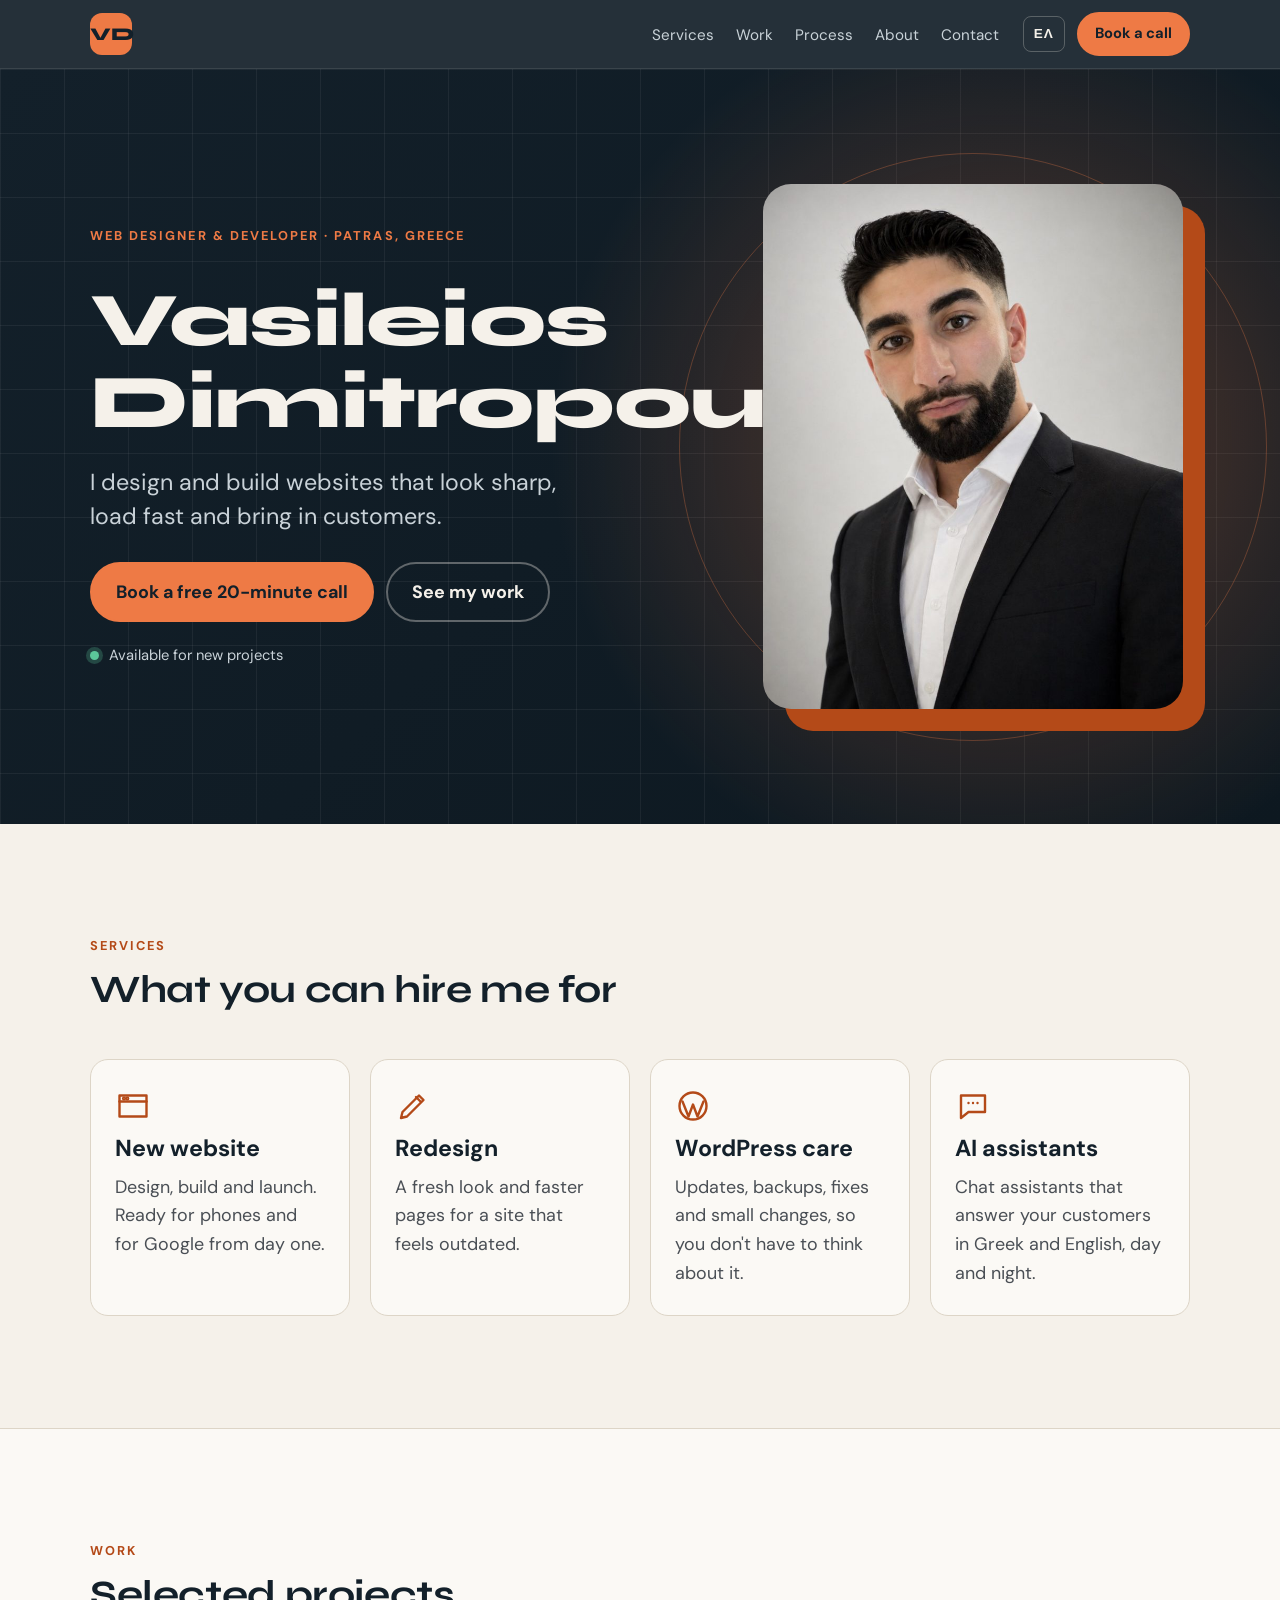
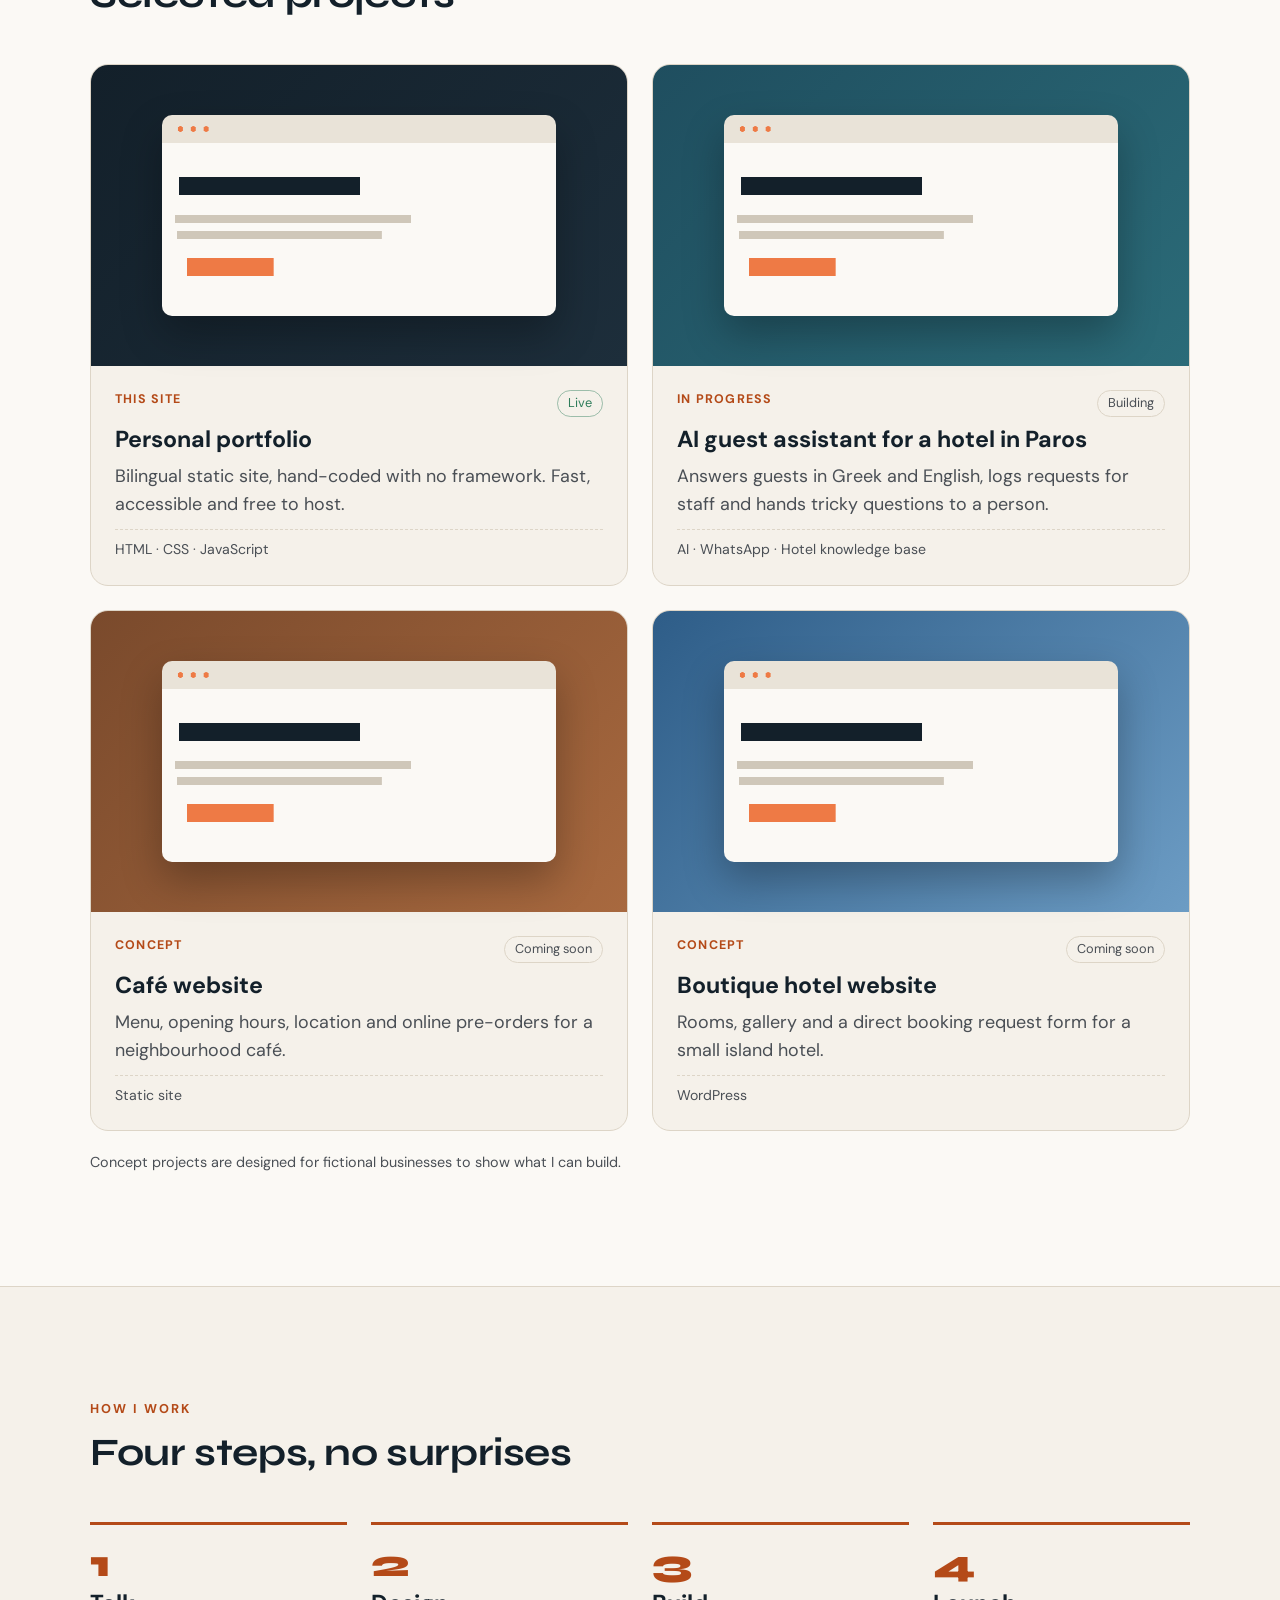
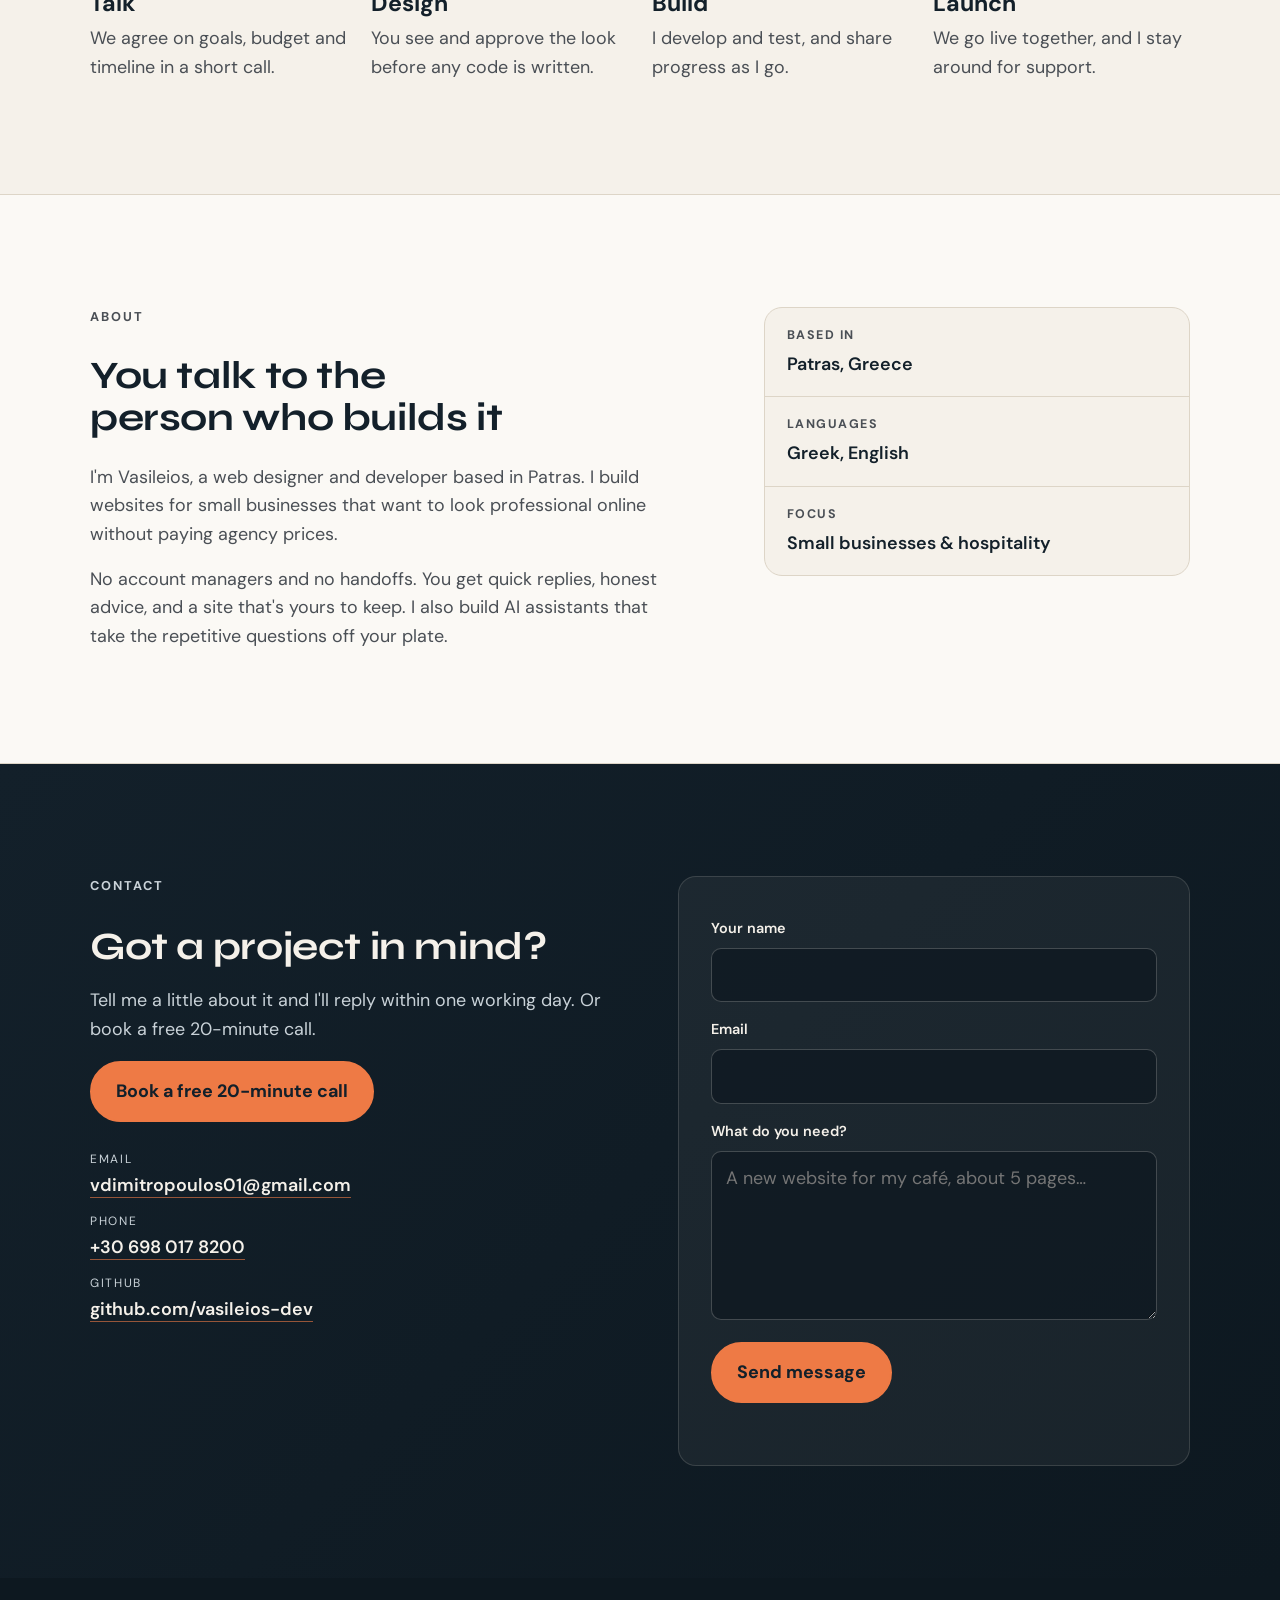
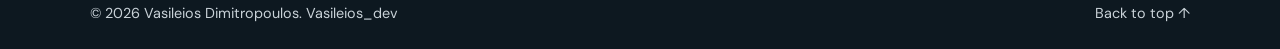
==== commit 2dbc9d83: "Add files via upload" ====
--- a/index.html
+++ b/index.html
@@ -1,38 +1,38 @@
 <!doctype html>
-<html lang="el">
+<html lang="en">
 <head>
 <meta charset="utf-8">
 <meta name="viewport" content="width=device-width, initial-scale=1, viewport-fit=cover">
-<title>Βασίλειος Δημητρόπουλος · Web Designer &amp; Developer</title>
-<meta name="description" content="Web designer και developer στην Πάτρα. Γρήγορα, καθαρά websites και AI βοηθοί για μικρές επιχειρήσεις.">
-<meta property="og:title" content="Βασίλειος Δημητρόπουλος · Web Designer &amp; Developer">
-<meta property="og:description" content="Web designer και developer στην Πάτρα. Γρήγορα, καθαρά websites και AI βοηθοί για μικρές επιχειρήσεις.">
-<meta property="og:image" content="https://example.com/assets/img/vasileios.jpg">
-<link rel="canonical" href="https://example.com/el/">
-<link rel="alternate" hreflang="en" href="https://example.com/">
-<link rel="alternate" hreflang="el" href="https://example.com/el/">
+<title>Vasileios Dimitropoulos · Web Designer &amp; Developer</title>
+<meta name="description" content="Web designer and developer in Patras, Greece. Fast, clean websites and AI assistants for small businesses.">
+<meta property="og:title" content="Vasileios Dimitropoulos · Web Designer &amp; Developer">
+<meta property="og:description" content="Web designer and developer in Patras, Greece. Fast, clean websites and AI assistants for small businesses.">
+<meta property="og:image" content="https://vasileios-dev.vercel.app/vasileios.jpg">
+<link rel="canonical" href="https://vasileios-dev.vercel.app/">
+<link rel="alternate" hreflang="en" href="https://vasileios-dev.vercel.app/">
+<link rel="alternate" hreflang="el" href="https://vasileios-dev.vercel.app/el.html">
 <link rel="preconnect" href="https://fonts.googleapis.com">
 <link rel="preconnect" href="https://fonts.gstatic.com" crossorigin>
 <link rel="stylesheet" href="https://fonts.googleapis.com/css2?family=DM+Sans:opsz,wght@9..40,400..700&family=Syne:wght@600..800&display=swap">
-<link rel="stylesheet" href="../assets/css/style.css">
+<link rel="stylesheet" href="style.css">
 </head>
 <body>
-<a class="skip" href="#main">Μετάβαση στο περιεχόμενο</a>
+<a class="skip" href="#main">Skip to content</a>
 <header class="nav" id="top">
   <div class="wrap nav__inner">
-    <a class="logo" href="#top" aria-label="Βασίλειος Δημητρόπουλος"><span>VD</span></a>
+    <a class="logo" href="#top" aria-label="Vasileios Dimitropoulos"><span>VD</span></a>
     <nav aria-label="Main">
       <ul class="nav__links">
-        <li><a href="#services">Υπηρεσίες</a></li>
-        <li><a href="#work">Έργα</a></li>
-        <li><a href="#process">Διαδικασία</a></li>
-        <li><a href="#about">Σχετικά</a></li>
-        <li><a href="#contact">Επικοινωνία</a></li>
+        <li><a href="#services">Services</a></li>
+        <li><a href="#work">Work</a></li>
+        <li><a href="#process">Process</a></li>
+        <li><a href="#about">About</a></li>
+        <li><a href="#contact">Contact</a></li>
       </ul>
     </nav>
     <div class="nav__actions">
-      <a class="lang" href="../index.html" hreflang="en" lang="en" title="English">EN</a>
-      <a class="btn btn--small" href="#contact">Κλείσε ραντεβού</a>
+      <a class="lang" href="el.html" hreflang="el" lang="el" title="Ελληνικά">ΕΛ</a>
+      <a class="btn btn--small" href="#contact">Book a call</a>
     </div>
   </div>
 </header>
@@ -41,45 +41,45 @@
   <section class="hero" aria-labelledby="hero-title">
     <div class="wrap hero__inner">
       <div class="hero__text">
-        <p class="eyebrow eyebrow--light">Web designer &amp; developer · Πάτρα</p>
-        <h1 id="hero-title">Βασίλειος Δημητρόπουλος</h1>
-        <p class="hero__tagline">Σχεδιάζω και φτιάχνω websites που δείχνουν επαγγελματικά, φορτώνουν γρήγορα και φέρνουν πελάτες.</p>
+        <p class="eyebrow eyebrow--light">Web designer &amp; developer · Patras, Greece</p>
+        <h1 id="hero-title">Vasileios Dimitropoulos</h1>
+        <p class="hero__tagline">I design and build websites that look sharp, load fast and bring in customers.</p>
         <div class="hero__ctas">
-          <a class="btn" href="#contact">Δωρεάν κλήση 20 λεπτών</a>
-          <a class="btn btn--ghost" href="#work">Δες τη δουλειά μου</a>
+          <a class="btn" href="#contact">Book a free 20-minute call</a>
+          <a class="btn btn--ghost" href="#work">See my work</a>
         </div>
-        <p class="hero__badge"><span class="dot" aria-hidden="true"></span>Διαθέσιμος για νέα έργα</p>
+        <p class="hero__badge"><span class="dot" aria-hidden="true"></span>Available for new projects</p>
       </div>
       <figure class="hero__photo">
-        <img src="../assets/img/vasileios.jpg" alt="Πορτρέτο του Βασίλειου Δημητρόπουλου" width="800" height="1055">
+        <img src="vasileios.jpg" alt="Portrait of Vasileios Dimitropoulos" width="800" height="1055">
       </figure>
     </div>
   </section>
 
   <section class="section" id="services" aria-labelledby="services-title">
     <div class="wrap">
-      <p class="eyebrow">Υπηρεσίες</p>
-      <h2 id="services-title">Τι μπορώ να κάνω για σένα</h2>
+      <p class="eyebrow">Services</p>
+      <h2 id="services-title">What you can hire me for</h2>
       <div class="services">
         <article class="service">
           <svg class="icon" viewBox="0 0 24 24" aria-hidden="true" fill="none" stroke="currentColor" stroke-width="1.6" stroke-linecap="round" stroke-linejoin="round"><path d="M3 5h18v14H3z"/><path d="M3 9h18"/><circle cx="6" cy="7" r=".6"/><circle cx="8.2" cy="7" r=".6"/></svg>
-          <h3>Νέο website</h3>
-          <p>Σχεδιασμός, κατασκευή και δημοσίευση. Έτοιμο για κινητά και για το Google από την πρώτη μέρα.</p>
+          <h3>New website</h3>
+          <p>Design, build and launch. Ready for phones and for Google from day one.</p>
         </article>
         <article class="service">
           <svg class="icon" viewBox="0 0 24 24" aria-hidden="true" fill="none" stroke="currentColor" stroke-width="1.6" stroke-linecap="round" stroke-linejoin="round"><path d="M4 20l4-1 11-11-3-3L5 16z"/><path d="M14 6l3 3"/></svg>
-          <h3>Ανανέωση</h3>
-          <p>Νέα εμφάνιση και πιο γρήγορες σελίδες για ένα site που έχει παλιώσει.</p>
+          <h3>Redesign</h3>
+          <p>A fresh look and faster pages for a site that feels outdated.</p>
         </article>
         <article class="service">
           <svg class="icon" viewBox="0 0 24 24" aria-hidden="true" fill="none" stroke="currentColor" stroke-width="1.6" stroke-linecap="round" stroke-linejoin="round"><path d="M12 3a9 9 0 1 0 0 18 9 9 0 0 0 0-18z"/><path d="M5 9l4 10 3-8 3 8 4-10"/></svg>
-          <h3>Συντήρηση WordPress</h3>
-          <p>Ενημερώσεις, backups, διορθώσεις και μικρές αλλαγές, για να μην το σκέφτεσαι εσύ.</p>
+          <h3>WordPress care</h3>
+          <p>Updates, backups, fixes and small changes, so you don't have to think about it.</p>
         </article>
         <article class="service">
           <svg class="icon" viewBox="0 0 24 24" aria-hidden="true" fill="none" stroke="currentColor" stroke-width="1.6" stroke-linecap="round" stroke-linejoin="round"><path d="M4 5h16v11H9l-5 4z"/><path d="M9 10h.01M12 10h.01M15 10h.01"/></svg>
-          <h3>AI βοηθοί</h3>
-          <p>Chat βοηθοί που απαντούν στους πελάτες σου σε ελληνικά και αγγλικά, μέρα και νύχτα.</p>
+          <h3>AI assistants</h3>
+          <p>Chat assistants that answer your customers in Greek and English, day and night.</p>
         </article>
       </div>
     </div>
@@ -87,17 +87,17 @@
 
   <section class="section section--alt" id="work" aria-labelledby="work-title">
     <div class="wrap">
-      <p class="eyebrow">Έργα</p>
-      <h2 id="work-title">Επιλεγμένα έργα</h2>
+      <p class="eyebrow">Work</p>
+      <h2 id="work-title">Selected projects</h2>
       <div class="projects">
         <article class="project project--feature">
           <div class="project__thumb project__thumb--0" aria-hidden="true">
             <span class="project__mock"></span>
           </div>
           <div class="project__body">
-            <div class="project__meta"><span class="tag">Αυτό το site</span><span class="status status--0">Online</span></div>
-            <h3>Προσωπικό portfolio</h3>
-            <p>Δίγλωσσο στατικό site, γραμμένο στο χέρι χωρίς framework. Γρήγορο, προσβάσιμο και με δωρεάν hosting.</p>
+            <div class="project__meta"><span class="tag">This site</span><span class="status status--0">Live</span></div>
+            <h3>Personal portfolio</h3>
+            <p>Bilingual static site, hand-coded with no framework. Fast, accessible and free to host.</p>
             <p class="stack">HTML · CSS · JavaScript</p>
           </div>
         </article>
@@ -106,10 +106,10 @@
             <span class="project__mock"></span>
           </div>
           <div class="project__body">
-            <div class="project__meta"><span class="tag">Σε εξέλιξη</span><span class="status status--1">Υπό κατασκευή</span></div>
-            <h3>AI βοηθός επισκεπτών για ξενοδοχείο στην Πάρο</h3>
-            <p>Απαντά στους επισκέπτες σε ελληνικά και αγγλικά, καταγράφει αιτήματα για το προσωπικό και περνά τις δύσκολες ερωτήσεις σε άνθρωπο.</p>
-            <p class="stack">AI · WhatsApp · Βάση γνώσης ξενοδοχείου</p>
+            <div class="project__meta"><span class="tag">In progress</span><span class="status status--1">Building</span></div>
+            <h3>AI guest assistant for a hotel in Paros</h3>
+            <p>Answers guests in Greek and English, logs requests for staff and hands tricky questions to a person.</p>
+            <p class="stack">AI · WhatsApp · Hotel knowledge base</p>
           </div>
         </article>
         <article class="project">
@@ -117,10 +117,10 @@
             <span class="project__mock"></span>
           </div>
           <div class="project__body">
-            <div class="project__meta"><span class="tag">Concept</span><span class="status status--2">Σύντομα</span></div>
-            <h3>Website για καφέ</h3>
-            <p>Μενού, ωράριο, τοποθεσία και online προπαραγγελίες για ένα καφέ της γειτονιάς.</p>
-            <p class="stack">Στατικό site</p>
+            <div class="project__meta"><span class="tag">Concept</span><span class="status status--2">Coming soon</span></div>
+            <h3>Café website</h3>
+            <p>Menu, opening hours, location and online pre-orders for a neighbourhood café.</p>
+            <p class="stack">Static site</p>
           </div>
         </article>
         <article class="project">
@@ -128,41 +128,41 @@
             <span class="project__mock"></span>
           </div>
           <div class="project__body">
-            <div class="project__meta"><span class="tag">Concept</span><span class="status status--3">Σύντομα</span></div>
-            <h3>Website για boutique ξενοδοχείο</h3>
-            <p>Δωμάτια, gallery και φόρμα απευθείας κράτησης για ένα μικρό νησιώτικο ξενοδοχείο.</p>
+            <div class="project__meta"><span class="tag">Concept</span><span class="status status--3">Coming soon</span></div>
+            <h3>Boutique hotel website</h3>
+            <p>Rooms, gallery and a direct booking request form for a small island hotel.</p>
             <p class="stack">WordPress</p>
           </div>
         </article>
       </div>
-      <p class="note">Τα concept έργα είναι σχεδιασμένα για φανταστικές επιχειρήσεις, για να δείχνουν τι μπορώ να φτιάξω.</p>
+      <p class="note">Concept projects are designed for fictional businesses to show what I can build.</p>
     </div>
   </section>
 
   <section class="section" id="process" aria-labelledby="process-title">
     <div class="wrap">
-      <p class="eyebrow">Πώς δουλεύω</p>
-      <h2 id="process-title">Τέσσερα βήματα, χωρίς εκπλήξεις</h2>
+      <p class="eyebrow">How I work</p>
+      <h2 id="process-title">Four steps, no surprises</h2>
       <ol class="steps">
         <li class="step">
           <span class="step__num">1</span>
-          <h3>Γνωριμία</h3>
-          <p>Συμφωνούμε στόχους, budget και χρονοδιάγραμμα σε μια σύντομη κλήση.</p>
+          <h3>Talk</h3>
+          <p>We agree on goals, budget and timeline in a short call.</p>
         </li>
         <li class="step">
           <span class="step__num">2</span>
-          <h3>Σχεδιασμός</h3>
-          <p>Βλέπεις και εγκρίνεις την εμφάνιση πριν γραφτεί κώδικας.</p>
+          <h3>Design</h3>
+          <p>You see and approve the look before any code is written.</p>
         </li>
         <li class="step">
           <span class="step__num">3</span>
-          <h3>Κατασκευή</h3>
-          <p>Αναπτύσσω, ελέγχω και σου δείχνω την πρόοδο στην πορεία.</p>
+          <h3>Build</h3>
+          <p>I develop and test, and share progress as I go.</p>
         </li>
         <li class="step">
           <span class="step__num">4</span>
-          <h3>Δημοσίευση</h3>
-          <p>Βγαίνουμε online μαζί, και μένω δίπλα σου για υποστήριξη.</p>
+          <h3>Launch</h3>
+          <p>We go live together, and I stay around for support.</p>
         </li>
       </ol>
     </div>
@@ -171,37 +171,37 @@
   <section class="section section--alt" id="about" aria-labelledby="about-title">
     <div class="wrap about">
       <div class="about__text">
-        <p class="eyebrow">Σχετικά</p>
-        <h2 id="about-title">Μιλάς απευθείας με αυτόν που το φτιάχνει</h2>
-        <p>Είμαι ο Βασίλης, web designer και developer στην Πάτρα. Φτιάχνω websites για μικρές επιχειρήσεις που θέλουν να δείχνουν επαγγελματικά online, χωρίς τιμές γραφείου.</p>
-        <p>Χωρίς ενδιάμεσους. Παίρνεις γρήγορες απαντήσεις, ειλικρινείς συμβουλές και ένα site που είναι δικό σου. Φτιάχνω επίσης AI βοηθούς που αναλαμβάνουν τις ερωτήσεις που επαναλαμβάνονται.</p>
-      </div>
-      <dl class="facts"><div><dt>Έδρα</dt><dd>Πάτρα</dd></div><div><dt>Γλώσσες</dt><dd>Ελληνικά, Αγγλικά</dd></div><div><dt>Εστίαση</dt><dd>Μικρές επιχειρήσεις &amp; τουρισμός</dd></div></dl>
+        <p class="eyebrow">About</p>
+        <h2 id="about-title">You talk to the person who builds it</h2>
+        <p>I'm Vasileios, a web designer and developer based in Patras. I build websites for small businesses that want to look professional online without paying agency prices.</p>
+        <p>No account managers and no handoffs. You get quick replies, honest advice, and a site that's yours to keep. I also build AI assistants that take the repetitive questions off your plate.</p>
+      </div>
+      <dl class="facts"><div><dt>Based in</dt><dd>Patras, Greece</dd></div><div><dt>Languages</dt><dd>Greek, English</dd></div><div><dt>Focus</dt><dd>Small businesses &amp; hospitality</dd></div></dl>
     </div>
   </section>
 
   <section class="contact" id="contact" aria-labelledby="contact-title">
     <div class="wrap contact__inner">
       <div class="contact__intro">
-        <p class="eyebrow eyebrow--light">Επικοινωνία</p>
-        <h2 id="contact-title">Έχεις κάτι στο μυαλό σου;</h2>
-        <p>Πες μου λίγα λόγια και θα σου απαντήσω μέσα σε μία εργάσιμη. Ή κλείσε μια δωρεάν κλήση 20 λεπτών.</p>
-        <a class="btn" href="#contact">Δωρεάν κλήση 20 λεπτών</a>
+        <p class="eyebrow eyebrow--light">Contact</p>
+        <h2 id="contact-title">Got a project in mind?</h2>
+        <p>Tell me a little about it and I'll reply within one working day. Or book a free 20-minute call.</p>
+        <a class="btn" href="#contact">Book a free 20-minute call</a>
         <dl class="contact__details">
           <div><dt>Email</dt><dd><a href="mailto:vdimitropoulos01@gmail.com">vdimitropoulos01@gmail.com</a></dd></div>
-          <div><dt>Τηλέφωνο</dt><dd><a href="tel:+306980178200">+30 698 017 8200</a></dd></div>
+          <div><dt>Phone</dt><dd><a href="tel:+306980178200">+30 698 017 8200</a></dd></div>
           <div><dt>GitHub</dt><dd><a href="https://github.com/vasileios-dev" rel="noopener">github.com/vasileios-dev</a></dd></div>
         </dl>
       </div>
       <form class="form" id="contact-form" action="https://formspree.io/f/YOUR_FORM_ID" method="POST"
-        data-not-connected="Η φόρμα δεν έχει συνδεθεί ακόμα. Στείλε μου προς το παρόν email." data-sending="Αποστολή…" data-sent="Ευχαριστώ! Το μήνυμά σου στάλθηκε. Θα σου απαντήσω μέσα σε μία εργάσιμη." data-error="Κάτι πήγε στραβά. Στείλε μου απευθείας email.">
-        <label for="cf-name">Το όνομά σου</label>
+        data-not-connected="The form isn't connected yet. Please email me directly for now." data-sending="Sending…" data-sent="Thanks! Your message is on its way. I'll reply within one working day." data-error="Something went wrong. Please email me directly.">
+        <label for="cf-name">Your name</label>
         <input id="cf-name" name="name" type="text" autocomplete="name" required>
         <label for="cf-email">Email</label>
         <input id="cf-email" name="email" type="email" autocomplete="email" required>
-        <label for="cf-message">Τι χρειάζεσαι;</label>
-        <textarea id="cf-message" name="message" rows="5" placeholder="Ένα νέο site για το καφέ μου, περίπου 5 σελίδες…" required></textarea>
-        <button class="btn" type="submit">Αποστολή</button>
+        <label for="cf-message">What do you need?</label>
+        <textarea id="cf-message" name="message" rows="5" placeholder="A new website for my café, about 5 pages…" required></textarea>
+        <button class="btn" type="submit">Send message</button>
         <p class="form__status" role="status" aria-live="polite"></p>
       </form>
     </div>
@@ -210,10 +210,10 @@
 
 <footer class="footer">
   <div class="wrap footer__inner">
-    <p>© 2026 Βασίλειος Δημητρόπουλος. Με επιφύλαξη παντός δικαιώματος.</p>
-    <a href="#top">Επιστροφή επάνω ↑</a>
+    <p>© 2026 Vasileios Dimitropoulos. Vasileios_dev</p>
+    <a href="#top">Back to top ↑</a>
   </div>
 </footer>
-<script src="../assets/js/main.js" defer></script>
+<script src="main.js" defer></script>
 </body>
 </html>
--- a/style.css
+++ b/style.css
@@ -0,0 +1,211 @@
+/* Layout concept: a dark "night" hero and contact band frame warm sand sections;
+   one terracotta accent; type pairs Syne (display) with DM Sans (text). */
+:root {
+  --bg: #F5F1EA;
+  --surface: #FBF9F5;
+  --ink: #13202A;
+  --muted: #4A4F55;
+  --line: #DDD5C7;
+  --accent: #B44A18;
+  --accent-ink: #FBF9F5;
+  --night: #13202A;
+  --night-2: #0D1820;
+  --night-ink: #F5F1EA;
+  --night-muted: #C9D2D8;
+  --glow: #EE7A45;
+  --ok: #2F7D5B;
+
+  --font-display: "Syne", "Arial Black", Arial, sans-serif;
+  --font-text: "DM Sans", "Segoe UI", Arial, sans-serif;
+
+  --step-0: clamp(1rem, 0.96rem + 0.2vw, 1.125rem);
+  --step-1: clamp(1.2rem, 1.1rem + 0.5vw, 1.45rem);
+  --step-2: clamp(1.6rem, 1.3rem + 1.4vw, 2.5rem);
+  --step-3: clamp(2.4rem, 1.6rem + 4vw, 4.75rem);
+  --radius: 18px;
+  --gutter: clamp(16px, 4vw, 40px);
+  color-scheme: light;
+}
+@media (prefers-color-scheme: dark) {
+  :root:not([data-theme="light"]) {
+    --bg: #0F1A22; --surface: #162430; --ink: #F2EEE6; --muted: #AEB9C1; --line: #26394A;
+    --accent: #EE7A45; --accent-ink: #13202A; --night: #0B151C; --night-2: #08111A; --ok: #5BC79A;
+    color-scheme: dark;
+  }
+}
+:root[data-theme="dark"] {
+  --bg: #0F1A22; --surface: #162430; --ink: #F2EEE6; --muted: #AEB9C1; --line: #26394A;
+  --accent: #EE7A45; --accent-ink: #13202A; --night: #0B151C; --night-2: #08111A; --ok: #5BC79A;
+  color-scheme: dark;
+}
+
+*, *::before, *::after { box-sizing: border-box; }
+html { scroll-behavior: smooth; scroll-padding-top: 84px; }
+@media (prefers-reduced-motion: reduce) { html { scroll-behavior: auto; } * { transition: none !important; animation: none !important; } }
+body {
+  margin: 0; background: var(--bg); color: var(--ink);
+  font-family: var(--font-text); font-size: var(--step-0); line-height: 1.6;
+  -webkit-font-smoothing: antialiased;
+}
+img { max-width: 100%; height: auto; display: block; }
+h1, h2, h3 { font-family: var(--font-display); line-height: 1.08; margin: 0; text-wrap: balance; letter-spacing: -0.01em; }
+h2 { font-size: var(--step-2); }
+h3 { font-size: var(--step-1); font-family: var(--font-text); font-weight: 700; letter-spacing: 0; }
+p { margin: 0; }
+a { color: inherit; }
+:focus-visible { outline: 3px solid var(--glow); outline-offset: 3px; border-radius: 6px; }
+
+.wrap { width: 100%; max-width: 1180px; margin-inline: auto; padding-inline: var(--gutter); }
+.skip { position: absolute; left: -999px; top: 8px; background: var(--accent); color: var(--accent-ink); padding: 8px 14px; border-radius: 8px; z-index: 100; }
+.skip:focus { left: 8px; }
+
+.eyebrow { font-size: 0.8rem; font-weight: 700; letter-spacing: 0.16em; text-transform: uppercase; color: var(--accent); margin-bottom: 12px; }
+.eyebrow--light { color: var(--glow); }
+
+.btn {
+  display: inline-flex; align-items: center; justify-content: center; gap: 8px;
+  background: var(--glow); color: #13202A; font-weight: 700; text-decoration: none;
+  padding: 14px 24px; border-radius: 999px; border: 2px solid var(--glow);
+  transition: transform .15s ease, background-color .15s ease; cursor: pointer; font: inherit; font-weight: 700;
+}
+.btn:hover { transform: translateY(-2px); }
+.btn--ghost { background: transparent; color: var(--night-ink); border-color: color-mix(in srgb, var(--night-ink) 35%, transparent); }
+.btn--ghost:hover { border-color: var(--night-ink); }
+.btn--small { padding: 8px 16px; font-size: 0.92rem; }
+
+/* Nav */
+.nav {
+  position: sticky; top: env(safe-area-inset-top, 0px); z-index: 50;
+  background: color-mix(in srgb, var(--night) 92%, transparent);
+  backdrop-filter: blur(10px); color: var(--night-ink);
+  border-bottom: 1px solid color-mix(in srgb, var(--night-ink) 10%, transparent);
+}
+.nav__inner { display: flex; align-items: center; gap: 24px; min-height: 68px; }
+.logo { text-decoration: none; display: inline-grid; place-items: center; width: 42px; height: 42px; border-radius: 12px; background: var(--glow); color: #13202A; font-family: var(--font-display); font-weight: 800; }
+.nav nav { margin-left: auto; }
+.nav__links { list-style: none; display: flex; gap: 22px; margin: 0; padding: 0; }
+.nav__links a { text-decoration: none; color: var(--night-muted); font-size: 0.95rem; }
+.nav__links a:hover { color: var(--night-ink); }
+.nav__actions { display: flex; align-items: center; gap: 12px; }
+.lang { text-decoration: none; font-weight: 700; font-size: 0.85rem; letter-spacing: .08em; padding: 6px 10px; border-radius: 8px; border: 1px solid color-mix(in srgb, var(--night-ink) 25%, transparent); }
+.lang:hover { border-color: var(--night-ink); }
+@media (max-width: 860px) { .nav nav { display: none; } .nav__actions { margin-left: auto; } }
+
+/* Hero */
+.hero {
+  position: relative; overflow: hidden; isolation: isolate; color: var(--night-ink);
+  background:
+    radial-gradient(circle at 78% 50%, color-mix(in srgb, var(--glow) 34%, transparent) 0, transparent 42%),
+    linear-gradient(to right, color-mix(in srgb, var(--night-ink) 6%, transparent) 1px, transparent 1px) 0 0 / 64px 64px,
+    linear-gradient(to bottom, color-mix(in srgb, var(--night-ink) 6%, transparent) 1px, transparent 1px) 0 0 / 64px 64px,
+    linear-gradient(135deg, var(--night), var(--night-2));
+  padding-block: clamp(56px, 9vw, 120px);
+}
+.hero__inner { display: grid; grid-template-columns: 1.15fr 0.85fr; gap: clamp(32px, 6vw, 80px); align-items: center; }
+.hero__text { min-width: 0; display: flex; flex-direction: column; gap: 22px; }
+.hero h1 { font-size: var(--step-3); font-weight: 800; }
+.hero__tagline { font-size: var(--step-1); color: var(--night-muted); max-width: 32ch; line-height: 1.45; }
+.hero__ctas { display: flex; flex-wrap: wrap; gap: 12px; margin-top: 6px; }
+.hero__badge { display: inline-flex; align-items: center; gap: 10px; font-size: 0.92rem; color: var(--night-muted); }
+.dot { width: 9px; height: 9px; border-radius: 50%; background: #5BC79A; box-shadow: 0 0 0 4px color-mix(in srgb, #5BC79A 25%, transparent); }
+.hero__photo { margin: 0; position: relative; justify-self: center; width: min(100%, 420px); }
+.hero__photo::before {
+  content: ""; position: absolute; inset: 0; transform: translate(22px, 22px);
+  background: var(--accent); border-radius: 28px; background: #B44A18;
+}
+.hero__photo::after {
+  content: ""; position: absolute; width: 140%; aspect-ratio: 1; left: 50%; top: 50%; transform: translate(-50%, -50%);
+  border: 1.5px solid color-mix(in srgb, var(--glow) 30%, transparent); border-radius: 50%; pointer-events: none; z-index: -1;
+}
+.hero__photo img { position: relative; border-radius: 28px; aspect-ratio: 4 / 5; object-fit: cover; width: 100%; }
+@media (max-width: 760px) {
+  .hero__inner { grid-template-columns: 1fr; }
+  .hero__photo { order: -1; width: min(72%, 300px); justify-self: start; }
+}
+
+/* Sections */
+.section { padding-block: clamp(64px, 9vw, 112px); }
+.section--alt { background: var(--surface); border-block: 1px solid var(--line); }
+.section h2 { margin-bottom: clamp(28px, 4vw, 48px); max-width: 22ch; }
+
+.services { display: grid; grid-template-columns: repeat(4, minmax(0, 1fr)); gap: 20px; }
+.service { padding: 28px 24px; border: 1px solid var(--line); border-radius: var(--radius); background: var(--surface); display: flex; flex-direction: column; gap: 12px; }
+.service p { color: var(--muted); }
+.icon { width: 36px; height: 36px; color: var(--accent); }
+@media (max-width: 980px) { .services { grid-template-columns: repeat(2, minmax(0, 1fr)); } }
+@media (max-width: 520px) { .services { grid-template-columns: 1fr; } }
+
+/* Projects */
+.projects { display: grid; grid-template-columns: repeat(2, minmax(0, 1fr)); gap: 24px; }
+.project { background: var(--bg); border: 1px solid var(--line); border-radius: var(--radius); overflow: hidden; display: flex; flex-direction: column; }
+.project__thumb { aspect-ratio: 16 / 9; position: relative; display: grid; place-items: center; padding: 28px; }
+.project__thumb--0 { background: linear-gradient(135deg, #13202A, #1D2E3B); }
+.project__thumb--1 { background: linear-gradient(135deg, #1F4E5F, #2B6B78); }
+.project__thumb--2 { background: linear-gradient(135deg, #7A4A2C, #A8693F); }
+.project__thumb--3 { background: linear-gradient(135deg, #2E5D88, #6C9CC4); }
+.project__mock {
+  width: 82%; height: 82%; border-radius: 10px; background: #FBF9F5; position: relative;
+  box-shadow: 0 18px 40px rgba(0,0,0,.28);
+  background-image:
+    linear-gradient(#E9E3D8, #E9E3D8), linear-gradient(#13202A, #13202A),
+    linear-gradient(#CFC7B9, #CFC7B9), linear-gradient(#CFC7B9, #CFC7B9), linear-gradient(#EE7A45, #EE7A45);
+  background-size: 100% 14%, 46% 9%, 60% 4%, 52% 4%, 22% 9%;
+  background-position: 0 0, 8% 34%, 8% 52%, 8% 60%, 8% 78%;
+  background-repeat: no-repeat;
+}
+.project__mock::before { content: ""; position: absolute; top: 4%; left: 3%; width: 10%; height: 6%; background: radial-gradient(circle, #EE7A45 30%, transparent 32%) 0 50% / 33% 100% repeat-x; }
+.project__body { padding: 24px; display: flex; flex-direction: column; gap: 10px; flex: 1; }
+.project__body p { color: var(--muted); }
+.project__meta { display: flex; justify-content: space-between; gap: 12px; flex-wrap: wrap; }
+.tag { font-size: 0.78rem; font-weight: 700; letter-spacing: .1em; text-transform: uppercase; color: var(--accent); }
+.status { font-size: 0.8rem; padding: 2px 10px; border-radius: 999px; border: 1px solid var(--line); color: var(--muted); }
+.status--0 { color: var(--ok); border-color: color-mix(in srgb, var(--ok) 45%, transparent); }
+.stack { font-size: 0.88rem; margin-top: auto; padding-top: 8px; border-top: 1px dashed var(--line); }
+.note { margin-top: 20px; font-size: 0.9rem; color: var(--muted); }
+@media (max-width: 760px) { .projects { grid-template-columns: 1fr; } }
+
+/* Process */
+.steps { list-style: none; margin: 0; padding: 0; display: grid; grid-template-columns: repeat(4, minmax(0, 1fr)); gap: 24px; counter-reset: s; }
+.step { border-top: 3px solid var(--accent); padding-top: 20px; display: flex; flex-direction: column; gap: 8px; }
+.step__num { font-family: var(--font-display); font-weight: 800; font-size: 2.4rem; color: var(--accent); line-height: 1; }
+.step p { color: var(--muted); }
+@media (max-width: 860px) { .steps { grid-template-columns: repeat(2, minmax(0, 1fr)); } }
+@media (max-width: 480px) { .steps { grid-template-columns: 1fr; } }
+
+/* About */
+.about { display: grid; grid-template-columns: 1.4fr 1fr; gap: clamp(32px, 6vw, 80px); align-items: start; }
+.about__text { min-width: 0; display: flex; flex-direction: column; gap: 16px; }
+.about__text h2 { margin-bottom: 8px; }
+.about__text p { max-width: 62ch; color: var(--muted); }
+.facts { margin: 0; display: grid; gap: 0; border: 1px solid var(--line); border-radius: var(--radius); background: var(--bg); }
+.facts div { padding: 18px 22px; border-top: 1px solid var(--line); }
+.facts div:first-child { border-top: none; }
+.facts dt { font-size: 0.78rem; letter-spacing: .12em; text-transform: uppercase; color: var(--muted); font-weight: 700; }
+.facts dd { margin: 4px 0 0; font-weight: 600; }
+@media (max-width: 760px) { .about { grid-template-columns: 1fr; } }
+
+/* Contact */
+.contact { background: linear-gradient(135deg, var(--night), var(--night-2)); color: var(--night-ink); padding-block: clamp(64px, 9vw, 112px); }
+.contact__inner { display: grid; grid-template-columns: 1fr 1fr; gap: clamp(32px, 6vw, 80px); align-items: start; }
+.contact__intro { min-width: 0; display: flex; flex-direction: column; gap: 18px; align-items: flex-start; }
+.contact__intro > p { color: var(--night-muted); max-width: 44ch; }
+.contact__details { margin: 10px 0 0; display: grid; gap: 12px; }
+.contact__details dt { font-size: 0.75rem; letter-spacing: .14em; text-transform: uppercase; color: var(--night-muted); }
+.contact__details dd { margin: 2px 0 0; font-weight: 600; overflow-wrap: anywhere; }
+.contact__details a { text-decoration: none; border-bottom: 1px solid color-mix(in srgb, var(--glow) 60%, transparent); }
+.form { min-width: 0; display: flex; flex-direction: column; gap: 8px; background: color-mix(in srgb, var(--night-ink) 5%, transparent); border: 1px solid color-mix(in srgb, var(--night-ink) 14%, transparent); border-radius: var(--radius); padding: clamp(20px, 3vw, 32px); }
+.form label { font-size: 0.9rem; font-weight: 600; margin-top: 8px; }
+.form input, .form textarea {
+  font: inherit; color: var(--night-ink); background: color-mix(in srgb, var(--night-2) 70%, transparent);
+  border: 1px solid color-mix(in srgb, var(--night-ink) 22%, transparent); border-radius: 10px; padding: 12px 14px; width: 100%;
+}
+.form textarea { resize: vertical; }
+.form input:focus, .form textarea:focus { outline: 2px solid var(--glow); outline-offset: 1px; }
+.form .btn { margin-top: 14px; align-self: flex-start; }
+.form__status { min-height: 1.5em; font-size: 0.92rem; color: var(--night-muted); }
+@media (max-width: 860px) { .contact__inner { grid-template-columns: 1fr; } }
+
+/* Footer */
+.footer { background: var(--night-2); color: var(--night-muted); font-size: 0.9rem; padding-block: 24px; }
+.footer__inner { display: flex; justify-content: space-between; gap: 16px; flex-wrap: wrap; }
+.footer a { text-decoration: none; }
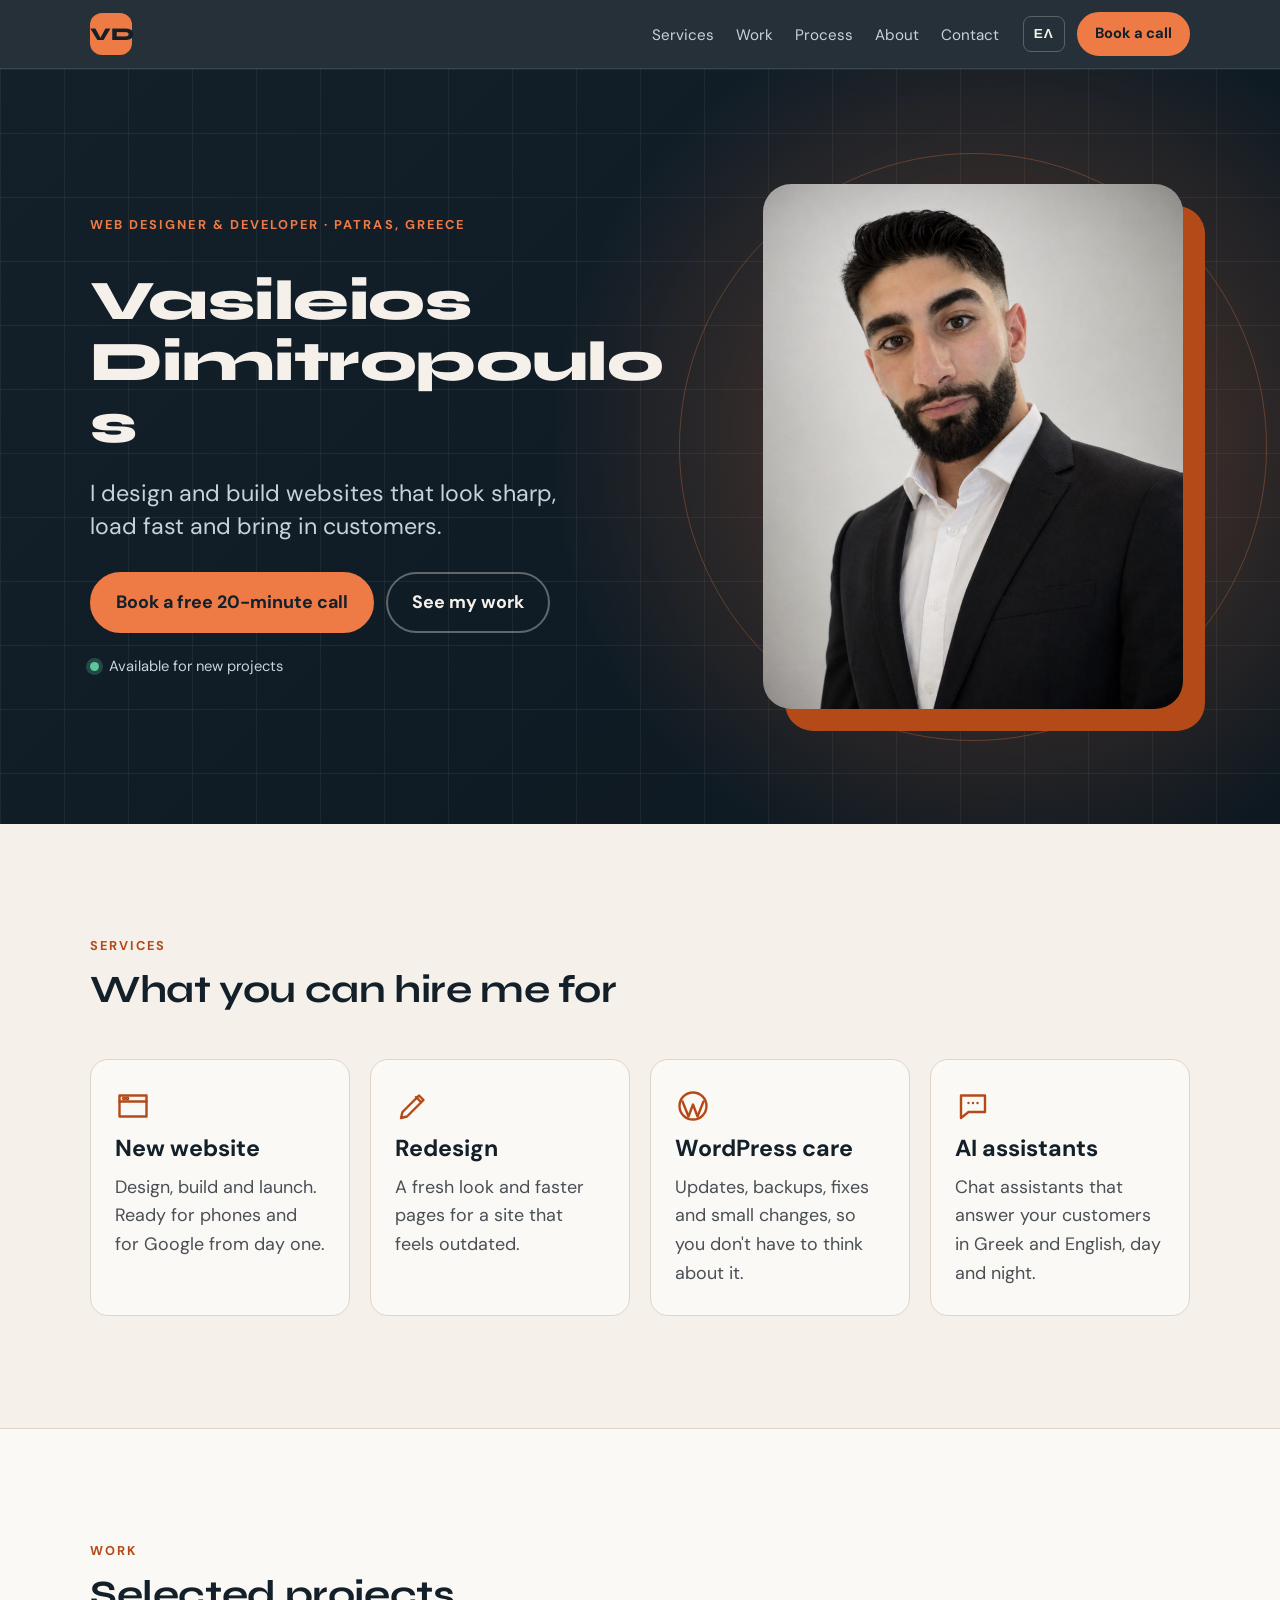
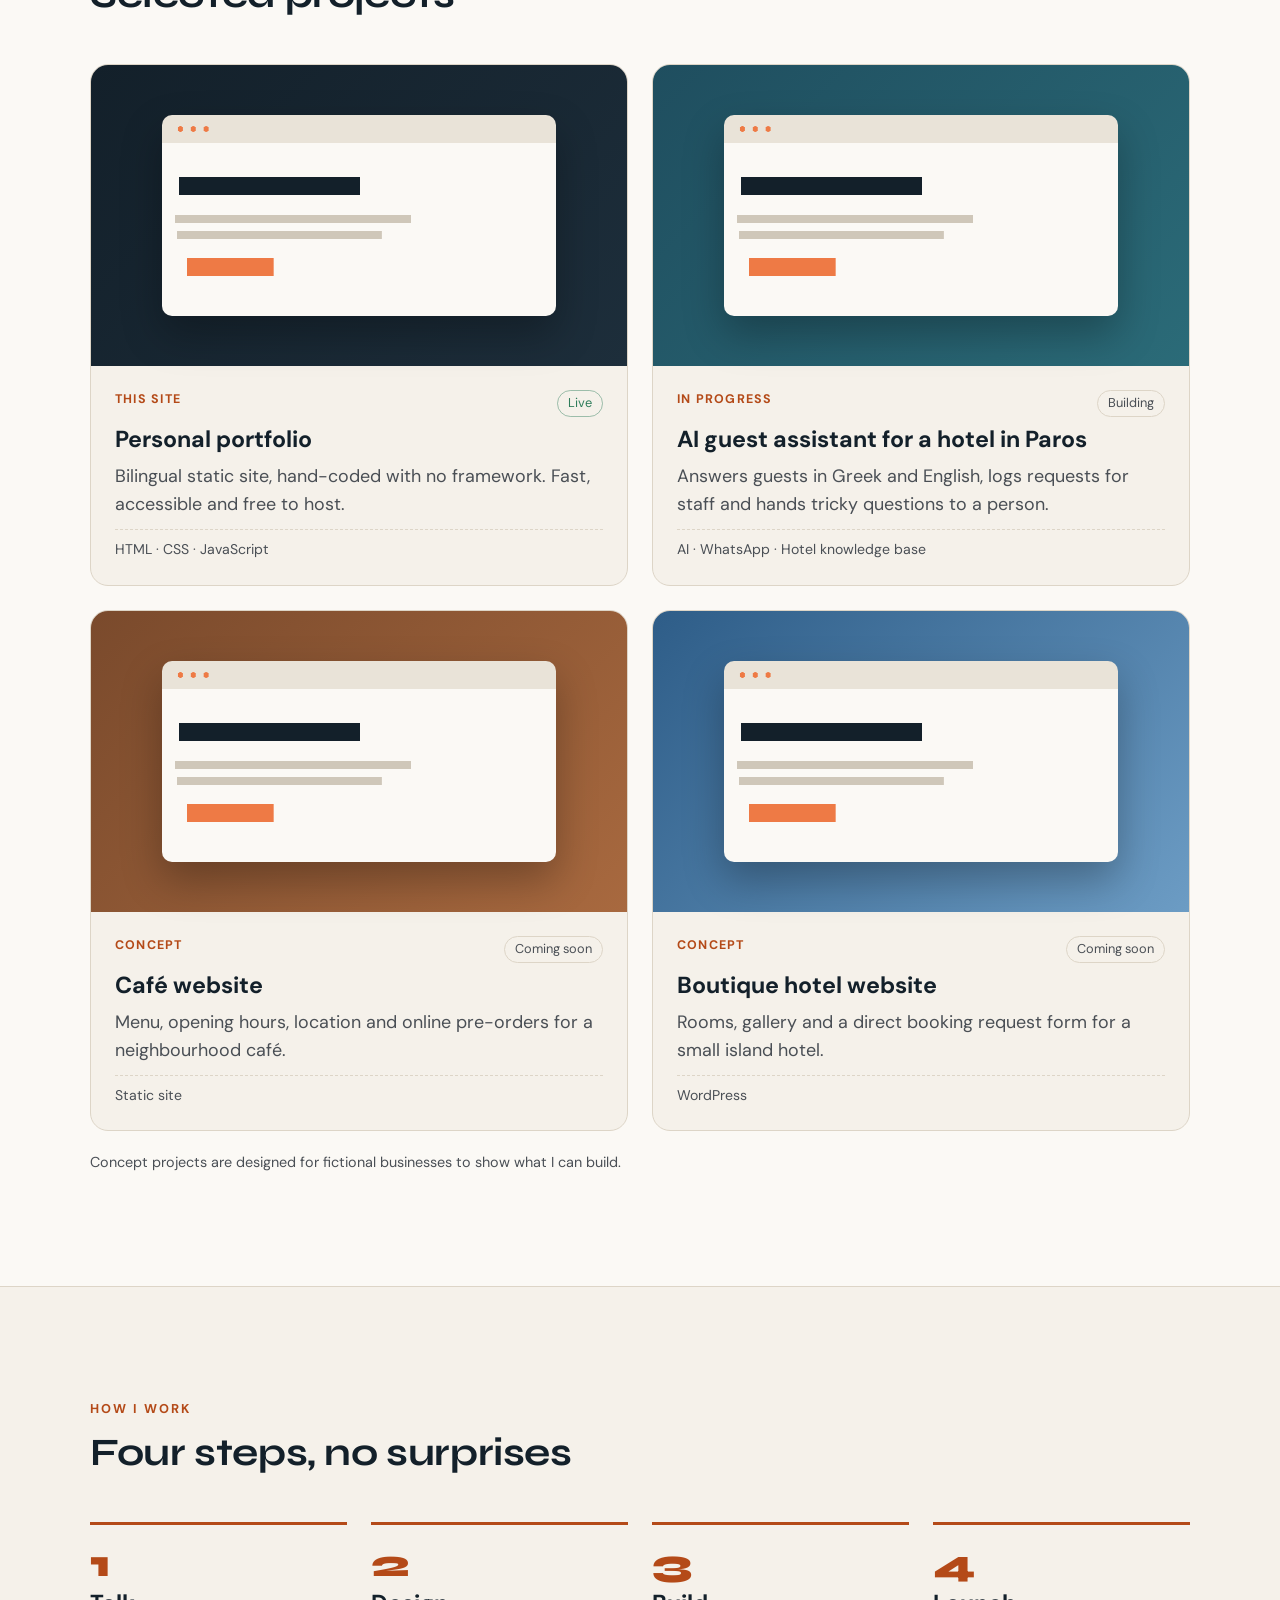
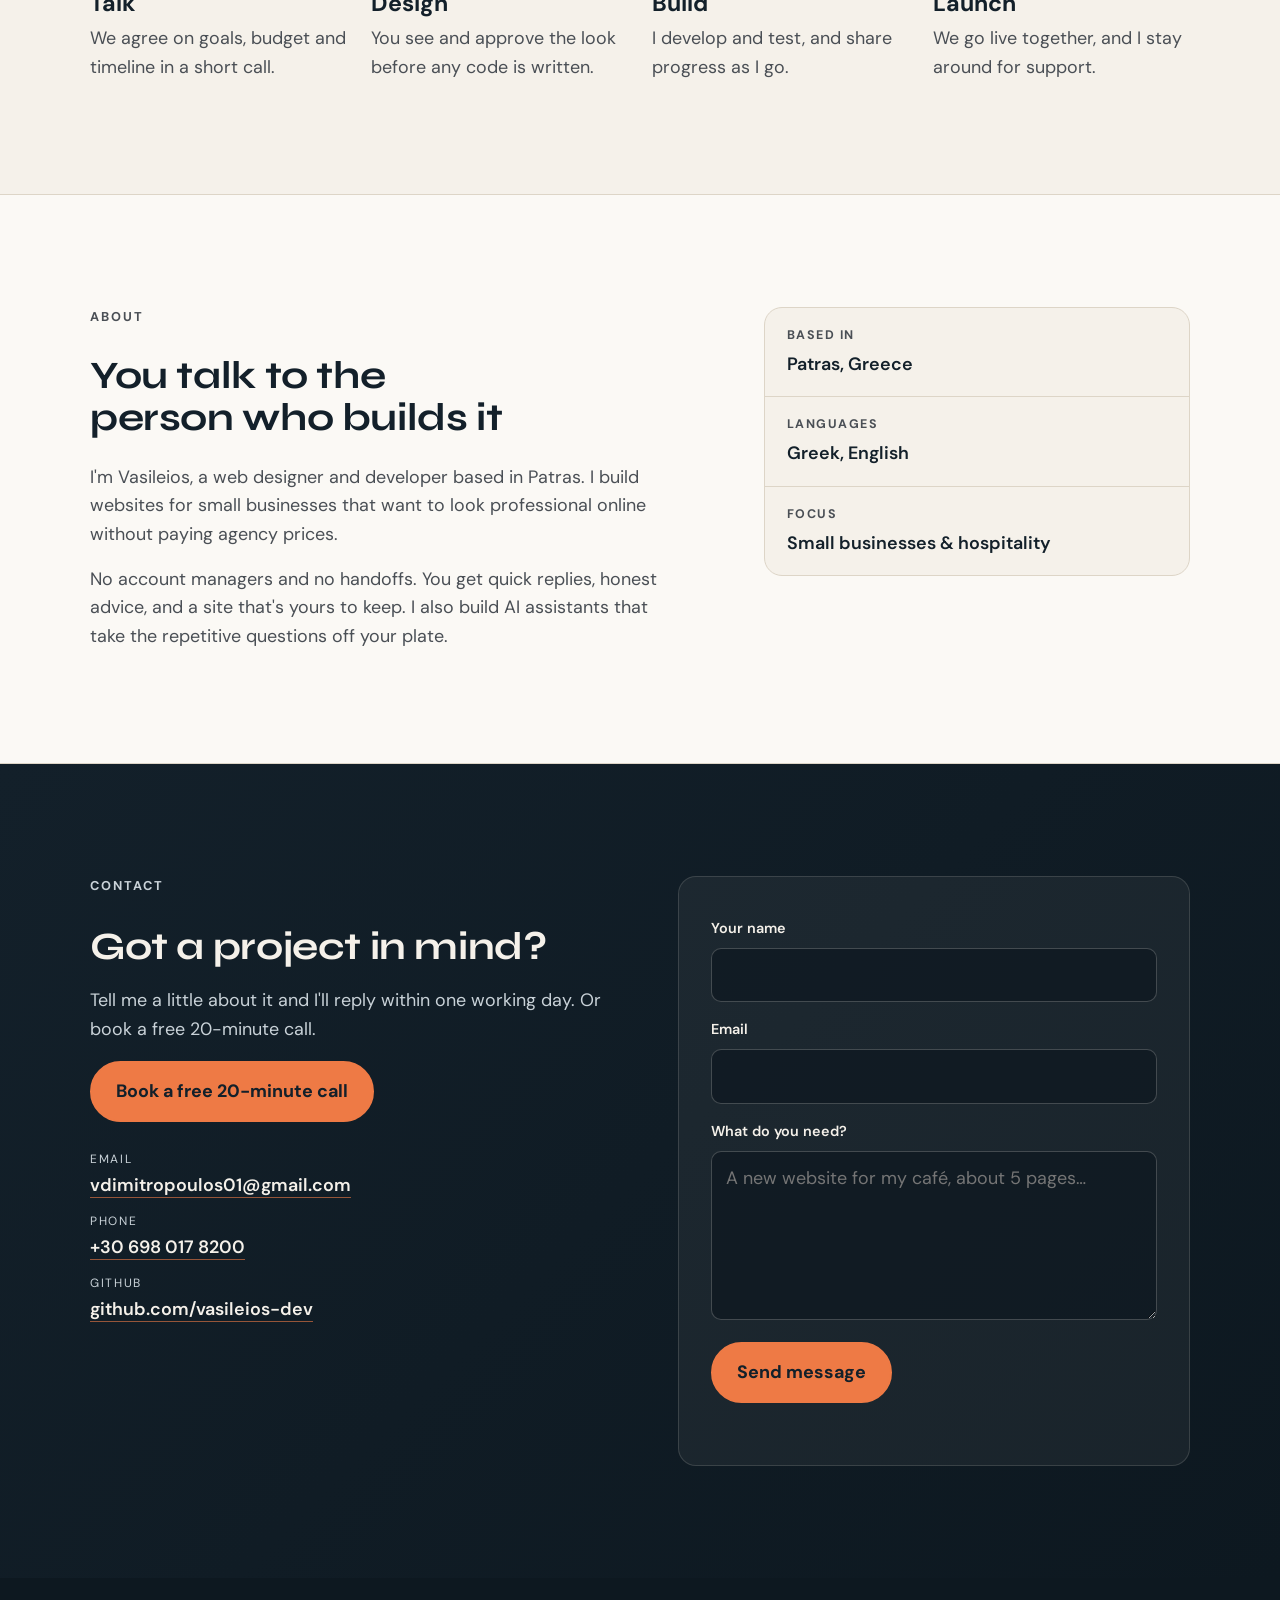
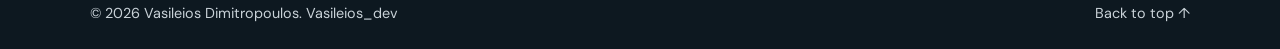
==== commit a9f9f8bb: "Add files via upload" ====
--- a/index.html
+++ b/index.html
@@ -3,14 +3,26 @@
 <head>
 <meta charset="utf-8">
 <meta name="viewport" content="width=device-width, initial-scale=1, viewport-fit=cover">
-<title>Vasileios Dimitropoulos · Web Designer &amp; Developer</title>
+<title>Vasileios Dimitropoulos · Web Designer &amp; Developer in Patras, Greece</title>
 <meta name="description" content="Web designer and developer in Patras, Greece. Fast, clean websites and AI assistants for small businesses.">
-<meta property="og:title" content="Vasileios Dimitropoulos · Web Designer &amp; Developer">
+<meta name="robots" content="index, follow">
+<meta name="author" content="Vasileios Dimitropoulos">
+<meta name="theme-color" content="#13202A">
+<meta property="og:type" content="website">
+<meta property="og:url" content="https://vdimitropoulos.vercel.app/">
+<meta property="og:site_name" content="Vasileios Dimitropoulos">
+<meta property="og:locale" content="en_US">
+<meta property="og:title" content="Vasileios Dimitropoulos · Web Designer &amp; Developer in Patras, Greece">
 <meta property="og:description" content="Web designer and developer in Patras, Greece. Fast, clean websites and AI assistants for small businesses.">
-<meta property="og:image" content="https://vasileios-dev.vercel.app/vasileios.jpg">
-<link rel="canonical" href="https://vasileios-dev.vercel.app/">
-<link rel="alternate" hreflang="en" href="https://vasileios-dev.vercel.app/">
-<link rel="alternate" hreflang="el" href="https://vasileios-dev.vercel.app/el.html">
+<meta property="og:image" content="https://vdimitropoulos.vercel.app/vasileios.jpg">
+<meta name="twitter:card" content="summary_large_image">
+<link rel="icon" href="favicon.svg" type="image/svg+xml">
+<link rel="apple-touch-icon" href="vasileios.jpg">
+<link rel="canonical" href="https://vdimitropoulos.vercel.app/">
+<link rel="alternate" hreflang="en" href="https://vdimitropoulos.vercel.app/">
+<link rel="alternate" hreflang="el" href="https://vdimitropoulos.vercel.app/el.html">
+<link rel="alternate" hreflang="x-default" href="https://vdimitropoulos.vercel.app/">
+<script type="application/ld+json">{"@context":"https://schema.org","@graph":[{"@type":"Person","@id":"https://vdimitropoulos.vercel.app/#person","name":"Vasileios Dimitropoulos","alternateName":"Βασίλειος Δημητρόπουλος","jobTitle":"Web Designer & Developer","url":"https://vdimitropoulos.vercel.app/","image":"https://vdimitropoulos.vercel.app/vasileios.jpg","email":"mailto:vdimitropoulos01@gmail.com","telephone":"+306980178200","address":{"@type":"PostalAddress","addressLocality":"Patras","addressCountry":"GR"},"sameAs":["https://github.com/vasileios-dev"],"knowsLanguage":["el","en"]},{"@type":"ProfessionalService","@id":"https://vdimitropoulos.vercel.app/#service","name":"Vasileios Dimitropoulos · Web Design","description":"Web designer and developer in Patras, Greece. Fast, clean websites and AI assistants for small businesses.","url":"https://vdimitropoulos.vercel.app/","image":"https://vdimitropoulos.vercel.app/vasileios.jpg","email":"vdimitropoulos01@gmail.com","telephone":"+306980178200","founder":{"@id":"https://vdimitropoulos.vercel.app/#person"},"address":{"@type":"PostalAddress","addressLocality":"Patras","addressCountry":"GR"},"areaServed":"GR","inLanguage":"en"}]}</script>
 <link rel="preconnect" href="https://fonts.googleapis.com">
 <link rel="preconnect" href="https://fonts.gstatic.com" crossorigin>
 <link rel="stylesheet" href="https://fonts.googleapis.com/css2?family=DM+Sans:opsz,wght@9..40,400..700&family=Syne:wght@600..800&display=swap">
--- a/style.css
+++ b/style.css
@@ -15,7 +15,7 @@
   --glow: #EE7A45;
   --ok: #2F7D5B;
 
-  --font-display: "Syne", "Arial Black", Arial, sans-serif;
+  --font-display: "Syne", "Segoe UI", Arial, sans-serif;
   --font-text: "DM Sans", "Segoe UI", Arial, sans-serif;
 
   --step-0: clamp(1rem, 0.96rem + 0.2vw, 1.125rem);
@@ -103,7 +103,7 @@
 }
 .hero__inner { display: grid; grid-template-columns: 1.15fr 0.85fr; gap: clamp(32px, 6vw, 80px); align-items: center; }
 .hero__text { min-width: 0; display: flex; flex-direction: column; gap: 22px; }
-.hero h1 { font-size: var(--step-3); font-weight: 800; }
+.hero h1 { font-size: clamp(1.7rem, 0.9rem + 3.4vw, 3.5rem); font-weight: 800; line-height: 1.1; overflow-wrap: break-word; }
 .hero__tagline { font-size: var(--step-1); color: var(--night-muted); max-width: 32ch; line-height: 1.45; }
 .hero__ctas { display: flex; flex-wrap: wrap; gap: 12px; margin-top: 6px; }
 .hero__badge { display: inline-flex; align-items: center; gap: 10px; font-size: 0.92rem; color: var(--night-muted); }
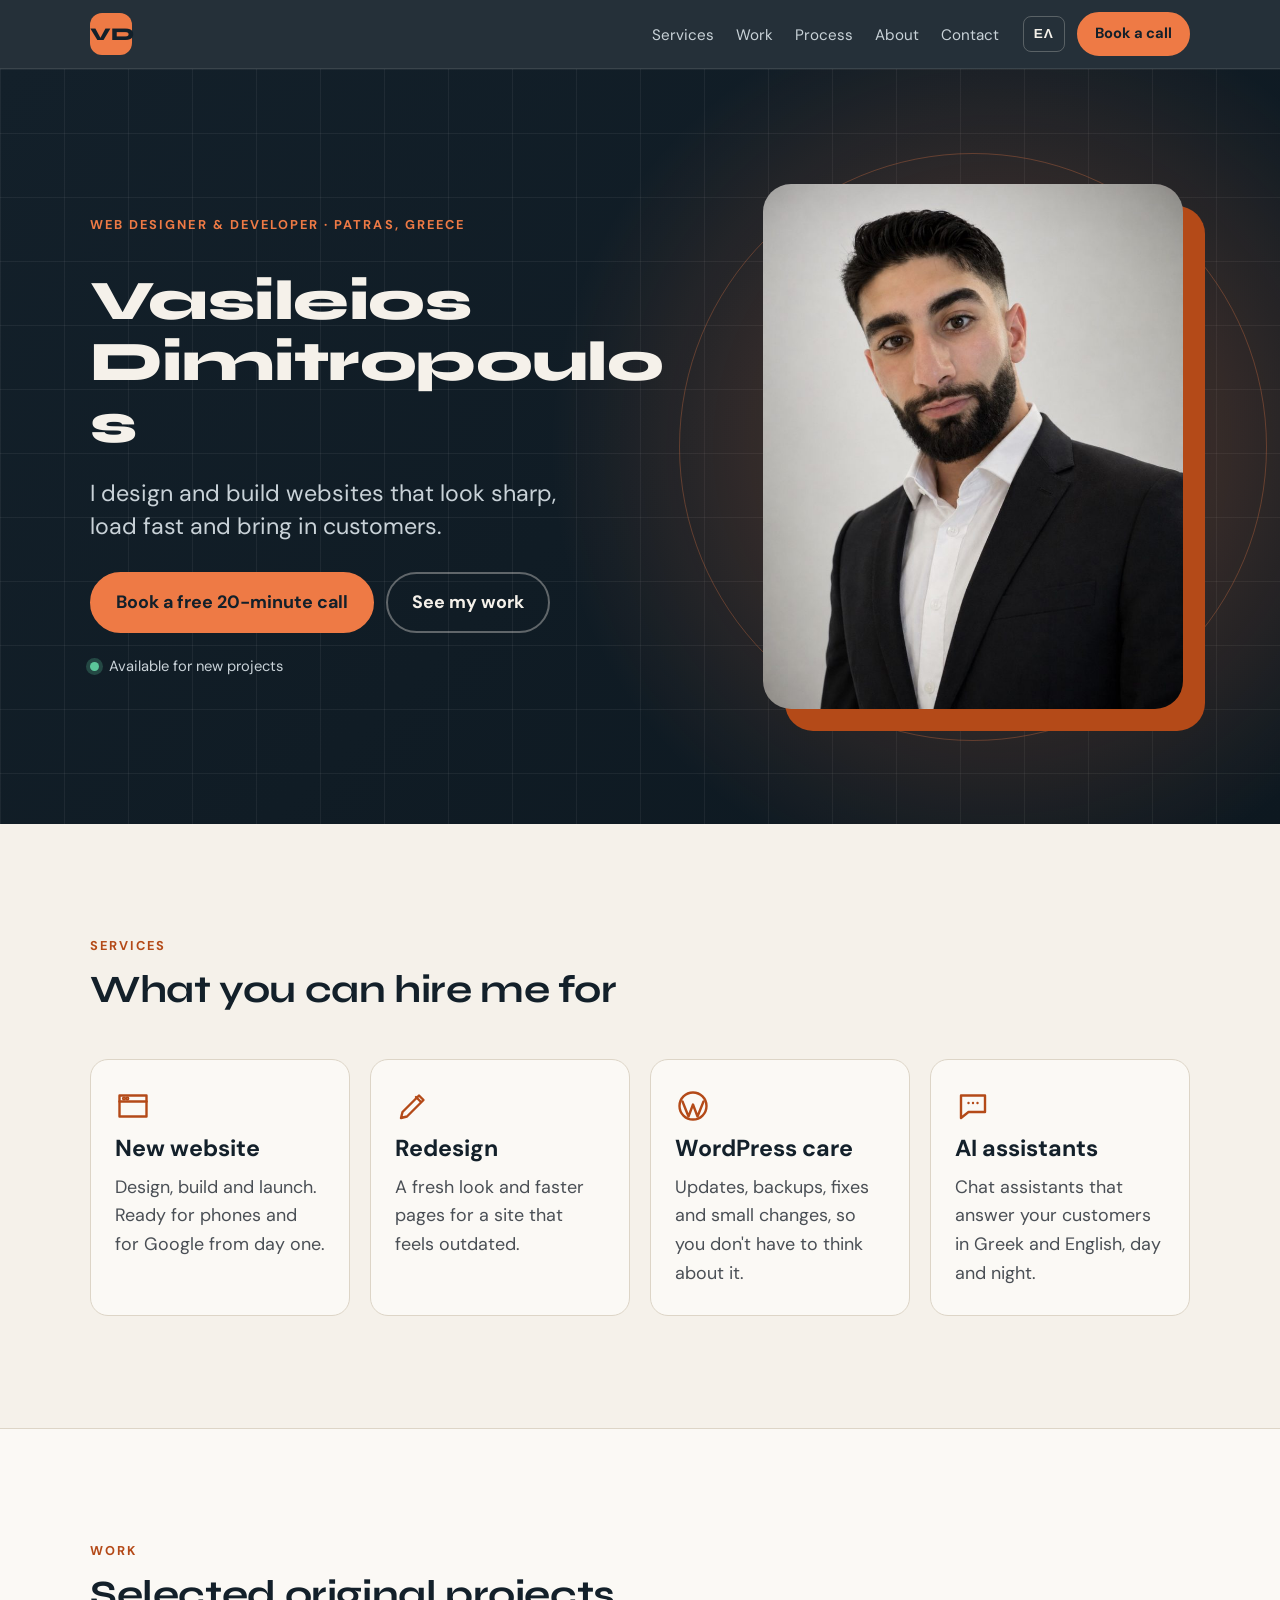
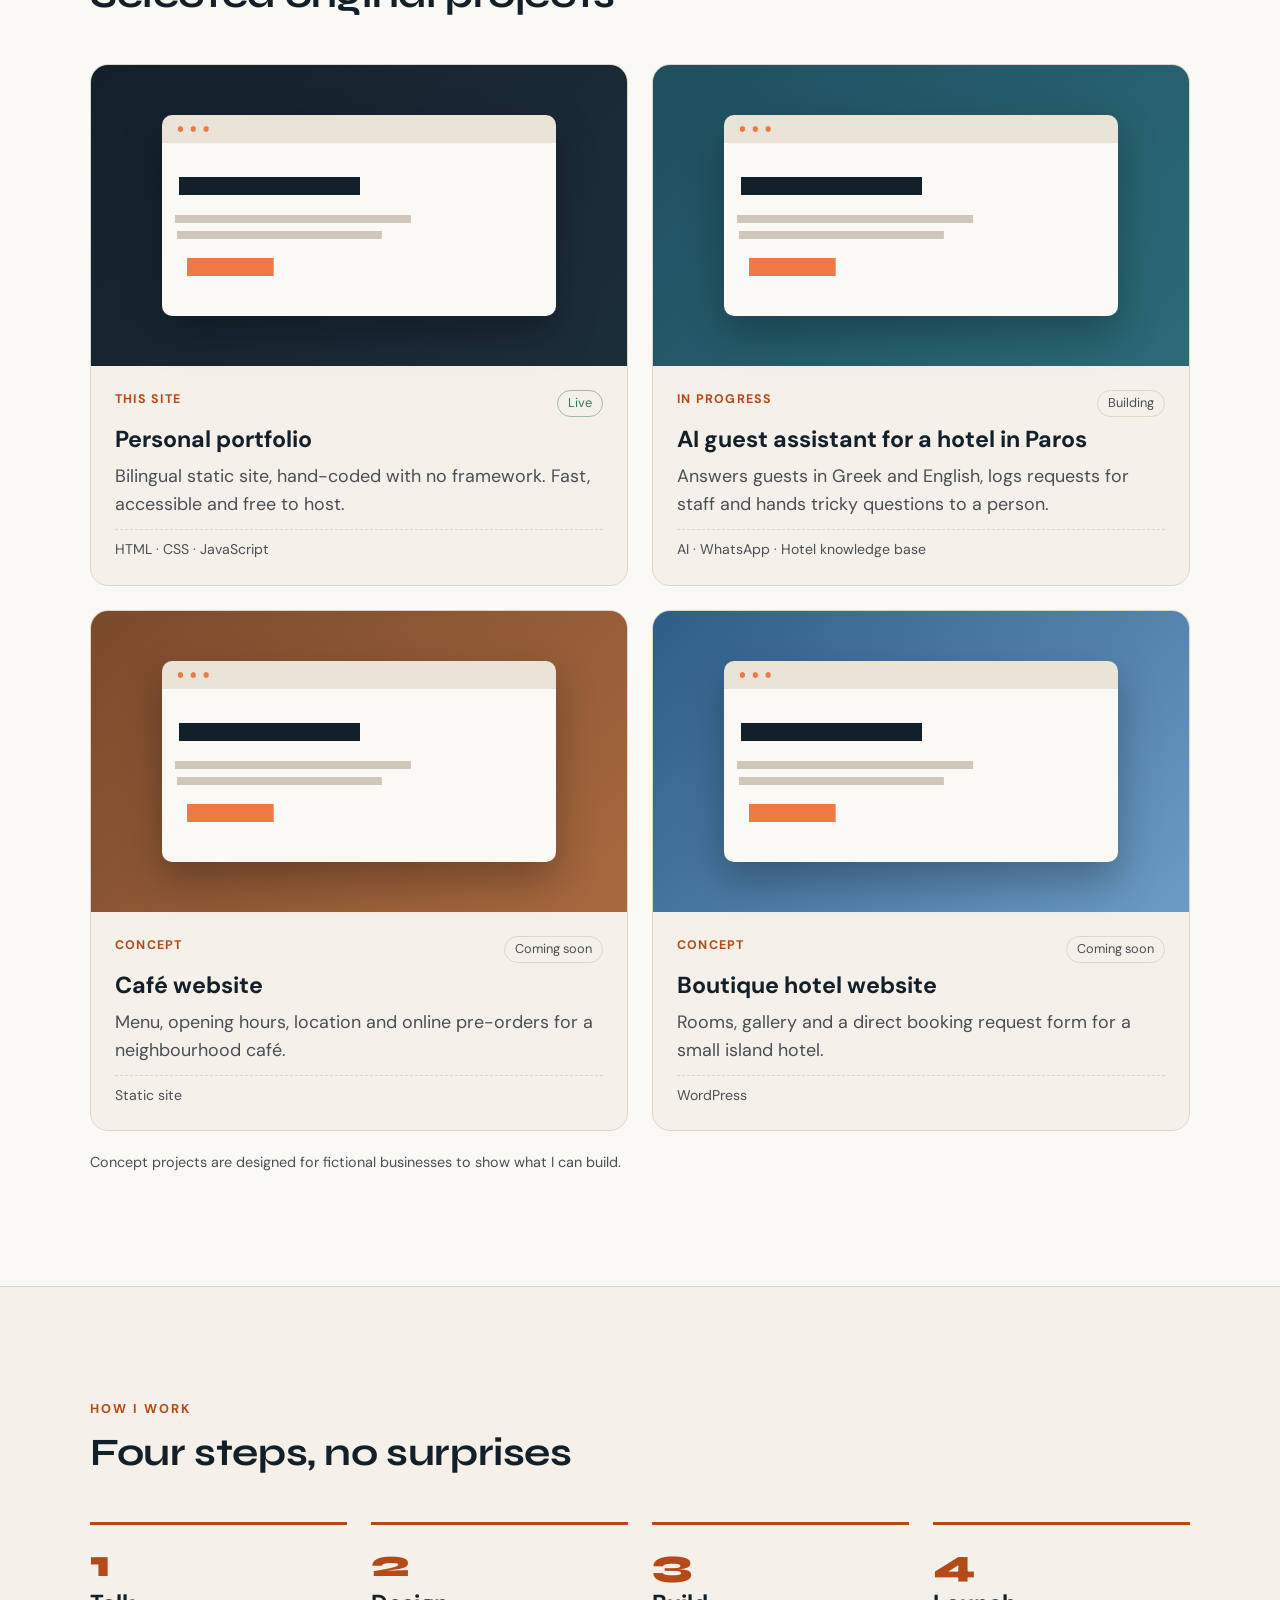
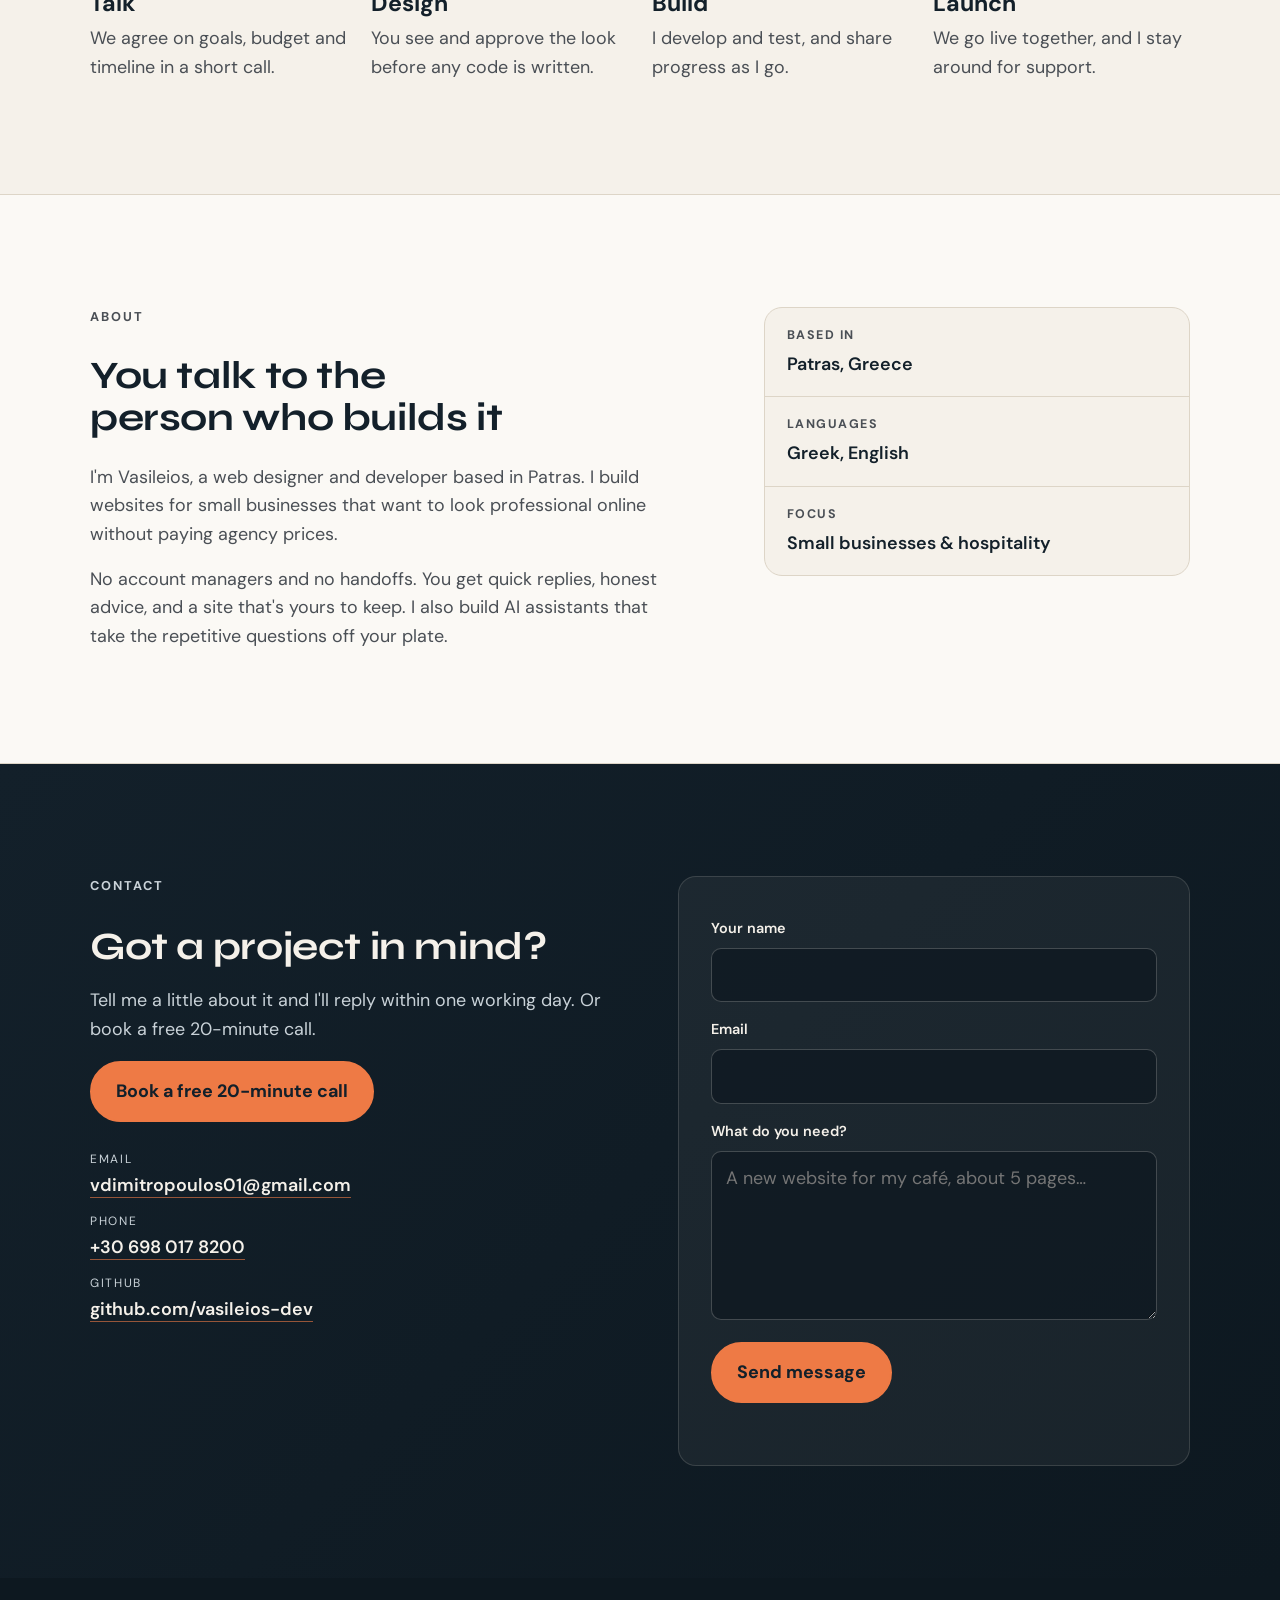
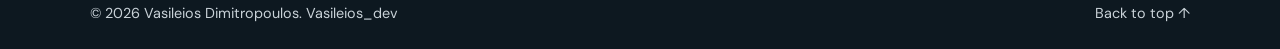
==== commit 5b80ebf4: "Add files via upload" ====
--- a/index.html
+++ b/index.html
@@ -100,9 +100,9 @@
   <section class="section section--alt" id="work" aria-labelledby="work-title">
     <div class="wrap">
       <p class="eyebrow">Work</p>
-      <h2 id="work-title">Selected projects</h2>
+      <h2 id="work-title">Selected original projects</h2>
       <div class="projects">
-        <article class="project project--feature">
+        <article class="project">
           <div class="project__thumb project__thumb--0" aria-hidden="true">
             <span class="project__mock"></span>
           </div>
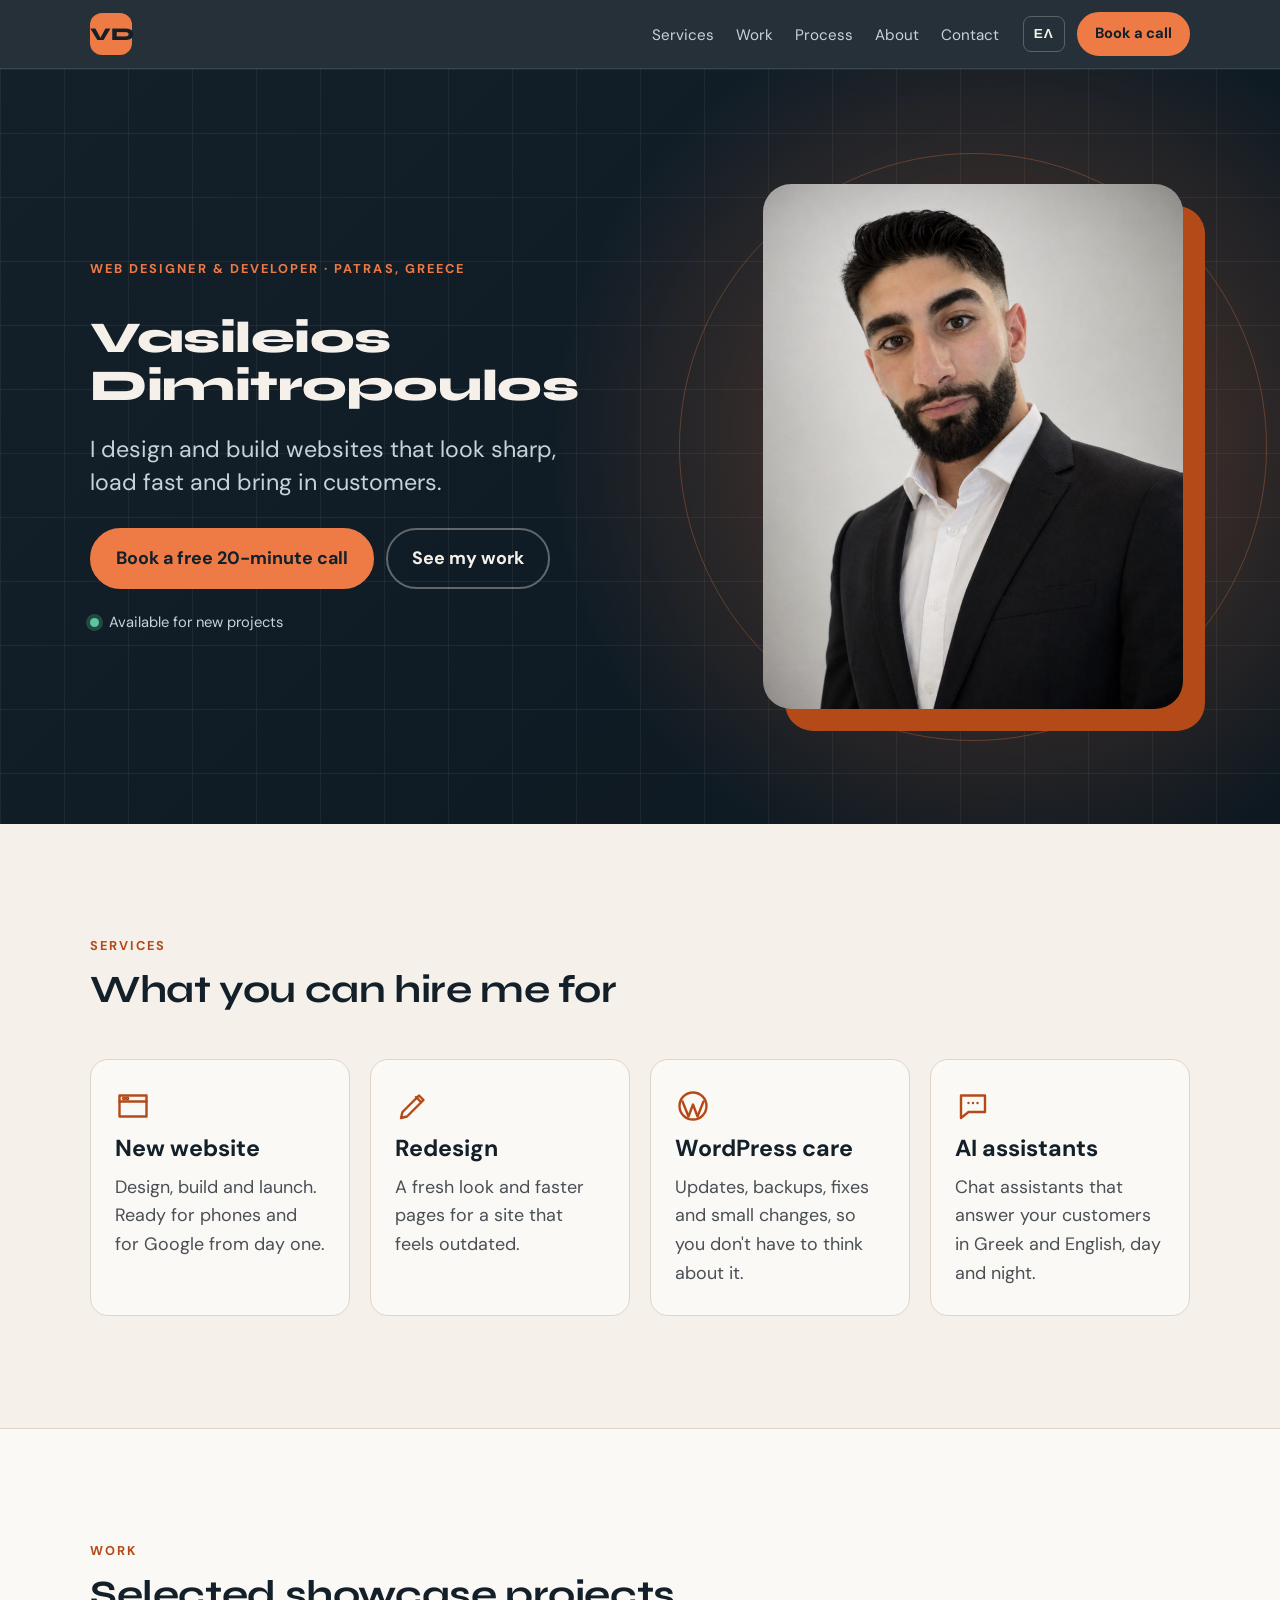
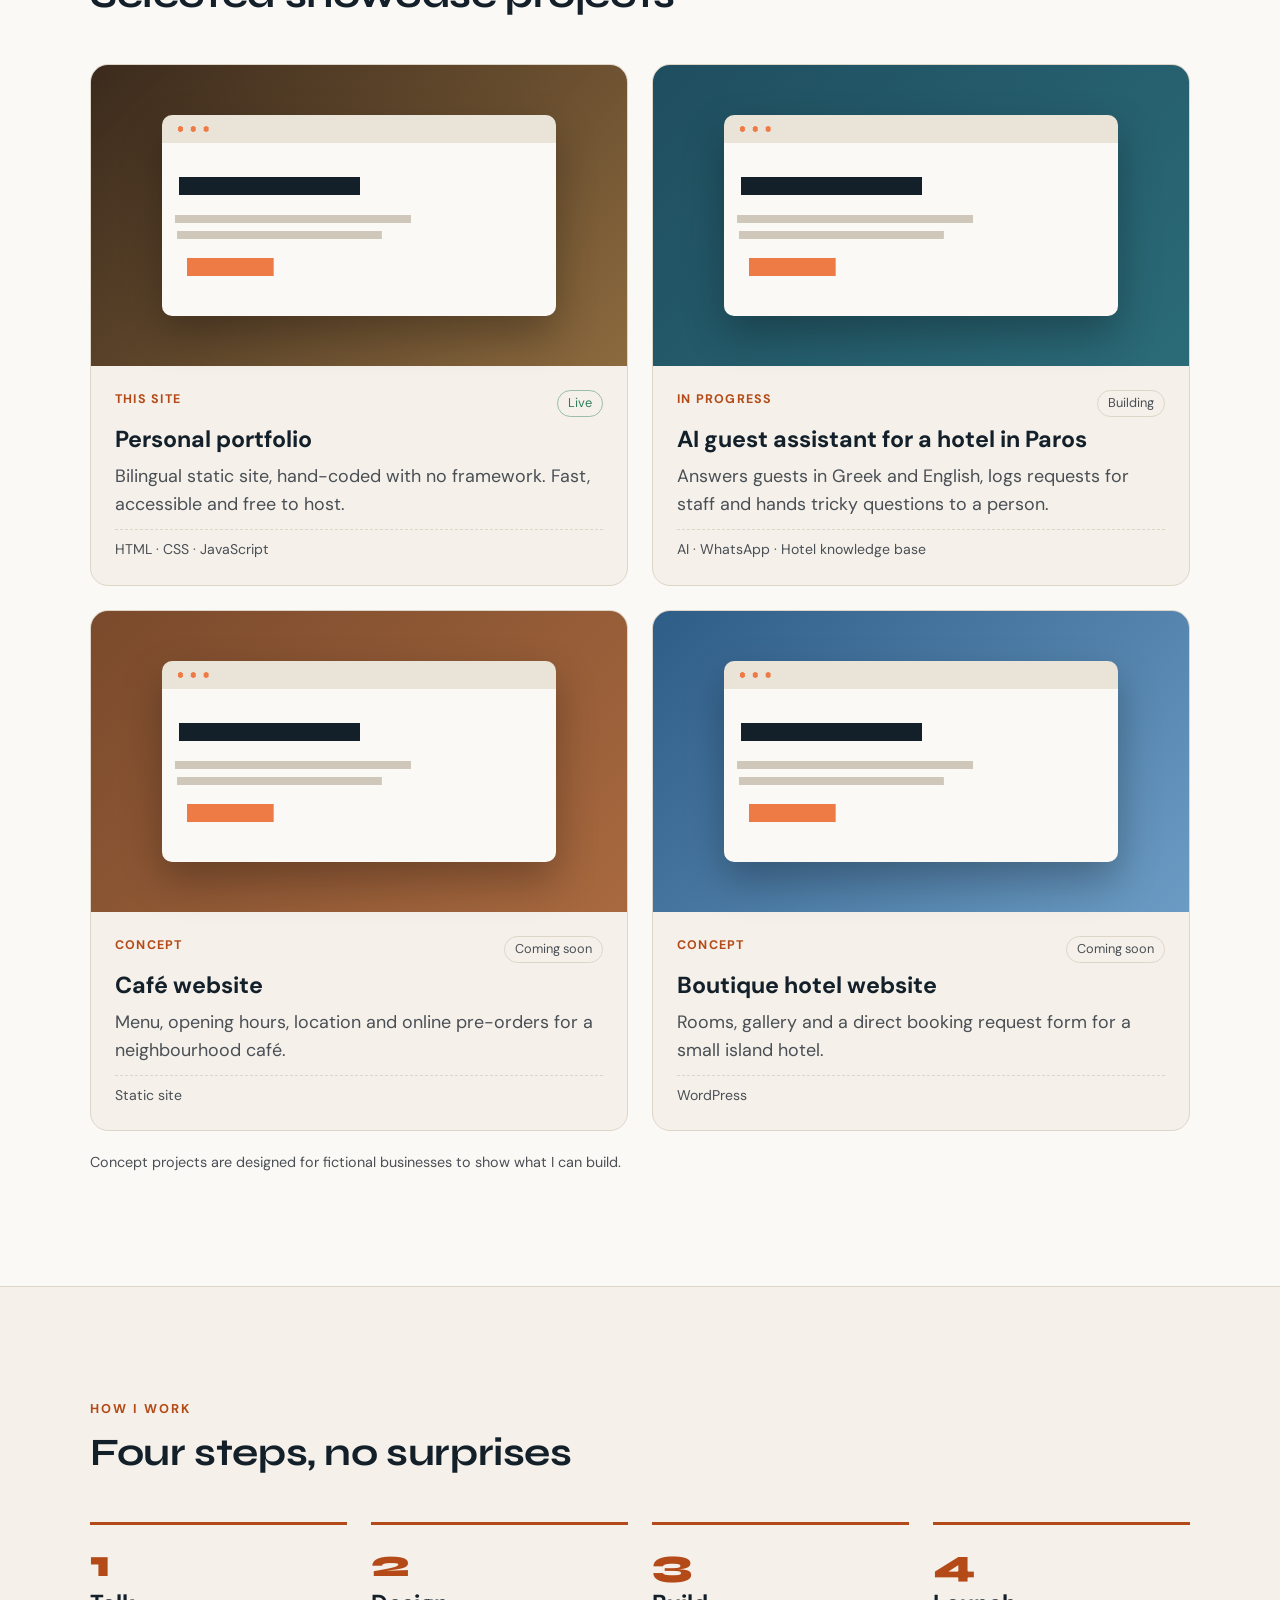
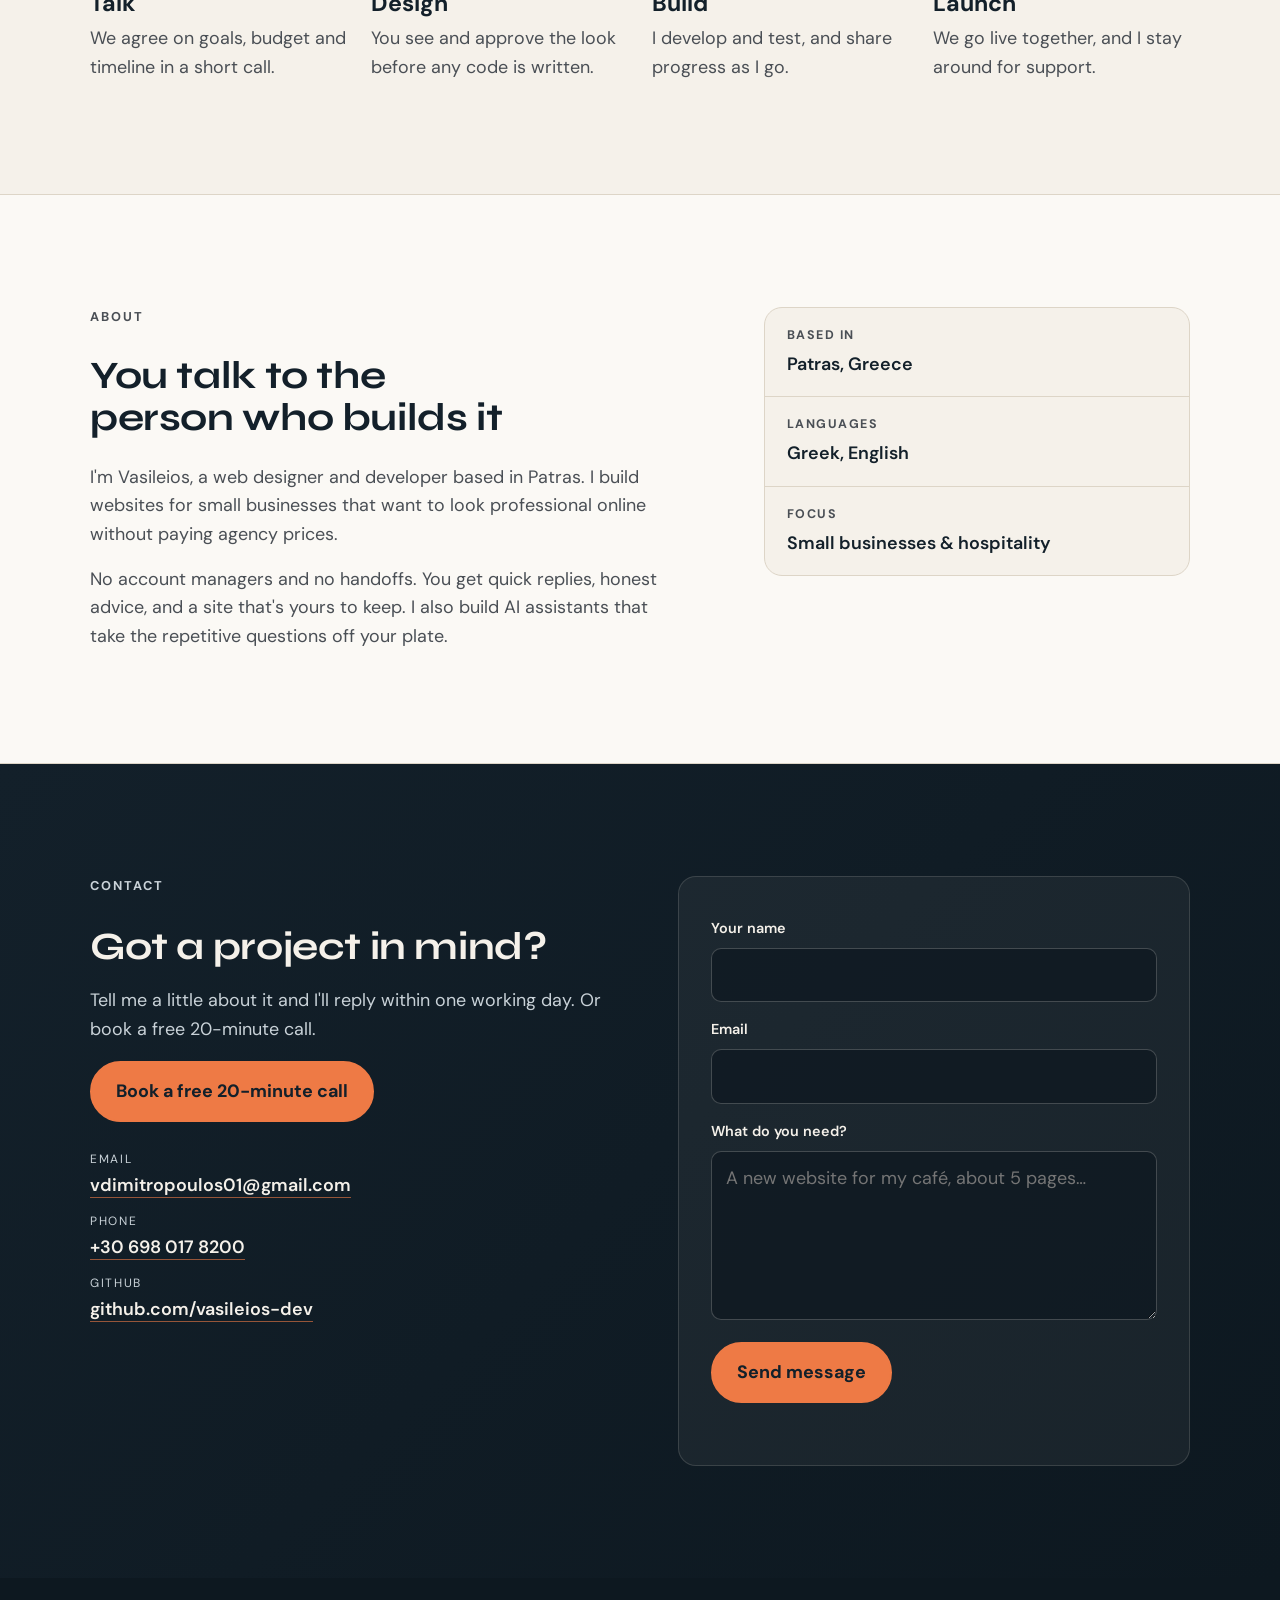
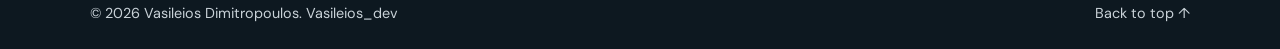
==== commit 785e7061: "Add files via upload" ====
--- a/index.html
+++ b/index.html
@@ -100,7 +100,7 @@
   <section class="section section--alt" id="work" aria-labelledby="work-title">
     <div class="wrap">
       <p class="eyebrow">Work</p>
-      <h2 id="work-title">Selected original projects</h2>
+      <h2 id="work-title">Selected showcase projects</h2>
       <div class="projects">
         <article class="project">
           <div class="project__thumb project__thumb--0" aria-hidden="true">
--- a/style.css
+++ b/style.css
@@ -103,7 +103,7 @@
 }
 .hero__inner { display: grid; grid-template-columns: 1.15fr 0.85fr; gap: clamp(32px, 6vw, 80px); align-items: center; }
 .hero__text { min-width: 0; display: flex; flex-direction: column; gap: 22px; }
-.hero h1 { font-size: clamp(1.7rem, 0.9rem + 3.4vw, 3.5rem); font-weight: 800; line-height: 1.1; overflow-wrap: break-word; }
+.hero h1 { font-size: clamp(1.5rem, 0.8rem + 2.6vw, 2.75rem); font-weight: 800; line-height: 1.1; overflow-wrap: break-word; }
 .hero__tagline { font-size: var(--step-1); color: var(--night-muted); max-width: 32ch; line-height: 1.45; }
 .hero__ctas { display: flex; flex-wrap: wrap; gap: 12px; margin-top: 6px; }
 .hero__badge { display: inline-flex; align-items: center; gap: 10px; font-size: 0.92rem; color: var(--night-muted); }
@@ -139,7 +139,7 @@
 .projects { display: grid; grid-template-columns: repeat(2, minmax(0, 1fr)); gap: 24px; }
 .project { background: var(--bg); border: 1px solid var(--line); border-radius: var(--radius); overflow: hidden; display: flex; flex-direction: column; }
 .project__thumb { aspect-ratio: 16 / 9; position: relative; display: grid; place-items: center; padding: 28px; }
-.project__thumb--0 { background: linear-gradient(135deg, #13202A, #1D2E3B); }
+.project__thumb--0 { background: linear-gradient(135deg, #3B2A1C, #8C6A3E); }
 .project__thumb--1 { background: linear-gradient(135deg, #1F4E5F, #2B6B78); }
 .project__thumb--2 { background: linear-gradient(135deg, #7A4A2C, #A8693F); }
 .project__thumb--3 { background: linear-gradient(135deg, #2E5D88, #6C9CC4); }
@@ -154,6 +154,8 @@
   background-repeat: no-repeat;
 }
 .project__mock::before { content: ""; position: absolute; top: 4%; left: 3%; width: 10%; height: 6%; background: radial-gradient(circle, #EE7A45 30%, transparent 32%) 0 50% / 33% 100% repeat-x; }
+.project__thumb--shot { overflow: hidden; padding: 24px 24px 0; align-items: end; }
+.project__thumb--shot img { width: 62%; height: 100%; object-fit: cover; object-position: top; border-radius: 16px 16px 0 0; box-shadow: 0 18px 40px rgba(0,0,0,.35); }
 .project__body { padding: 24px; display: flex; flex-direction: column; gap: 10px; flex: 1; }
 .project__body p { color: var(--muted); }
 .project__meta { display: flex; justify-content: space-between; gap: 12px; flex-wrap: wrap; }
